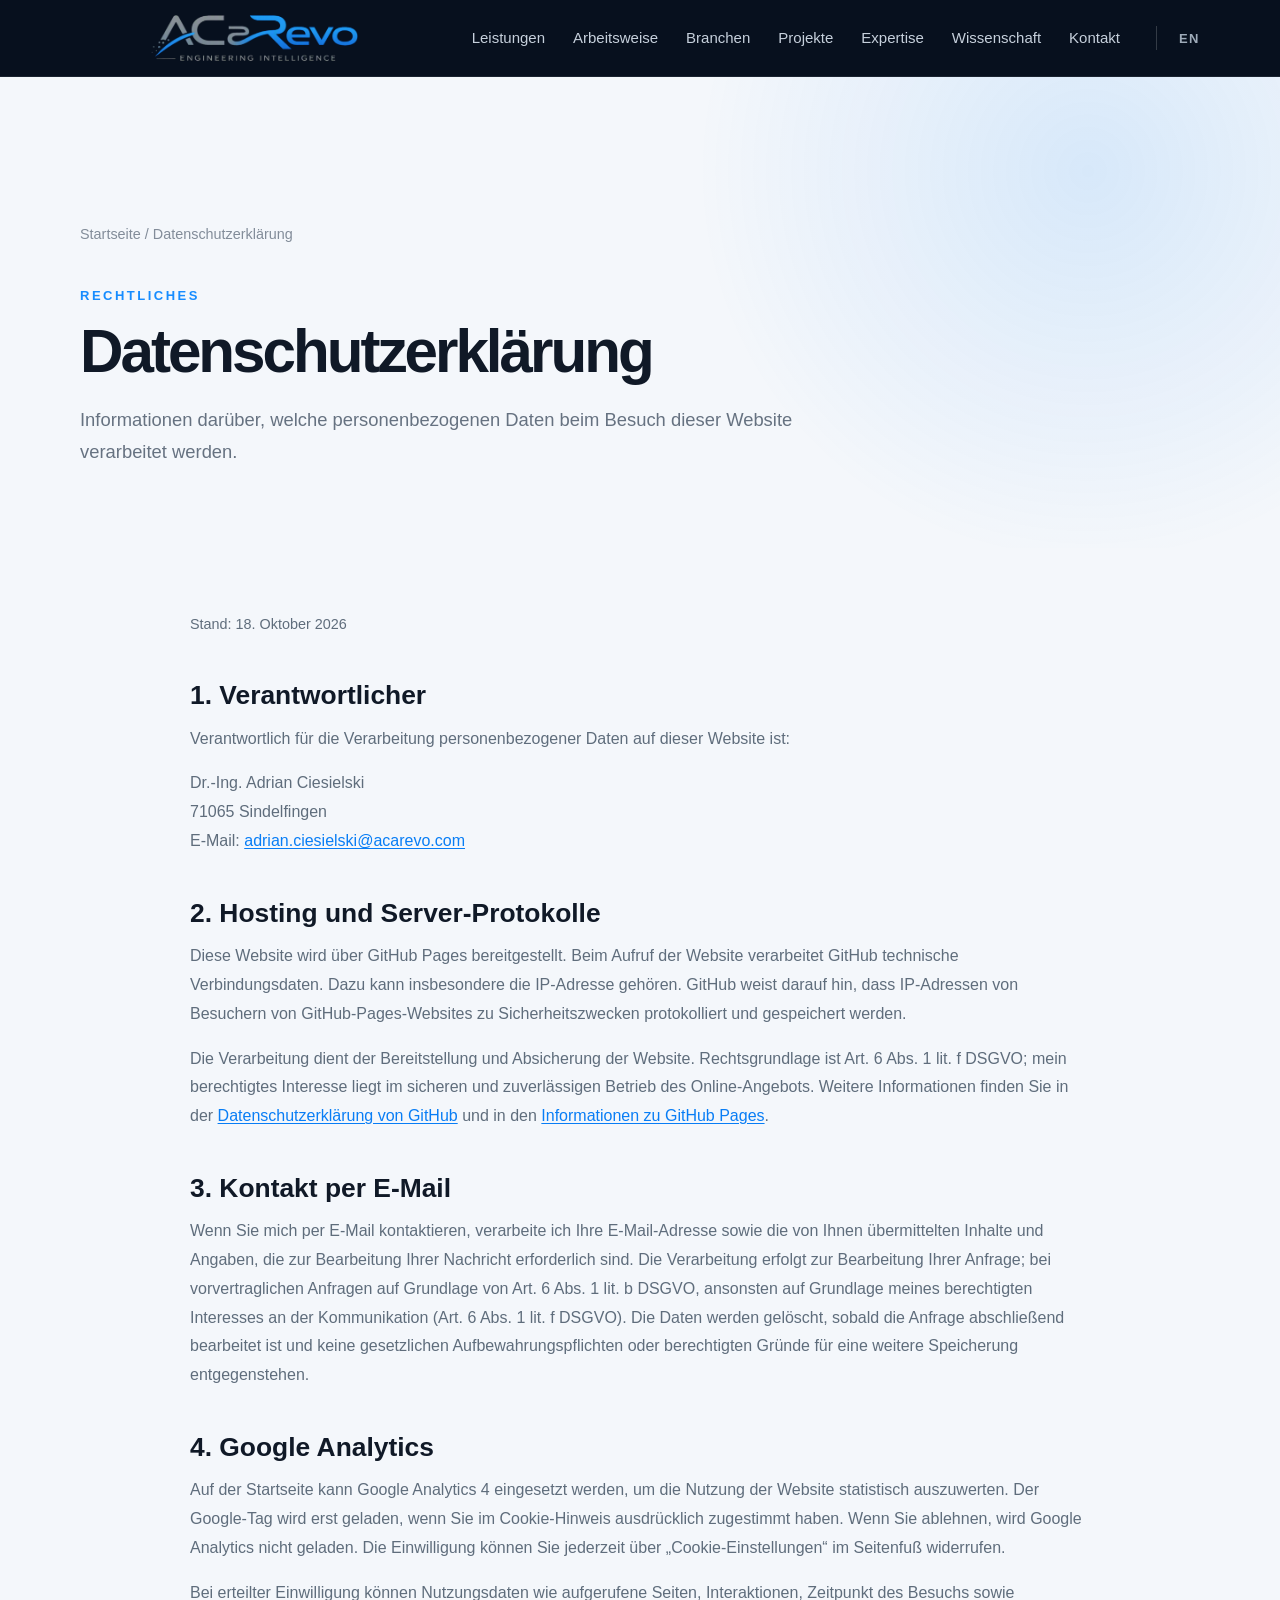
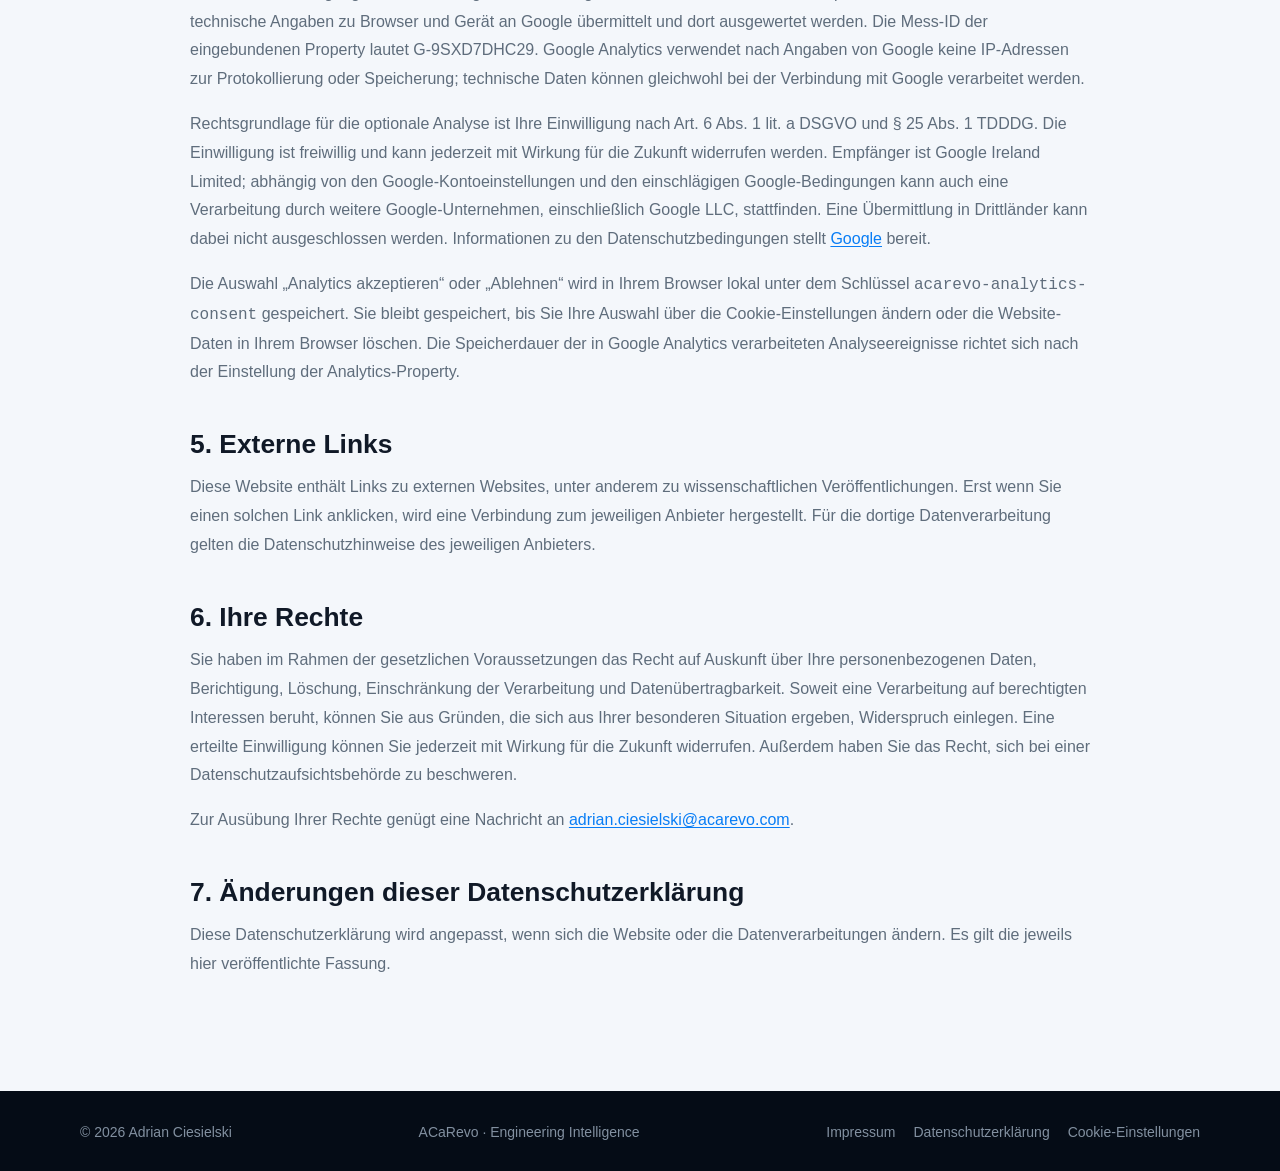
==== datenschutz/index.html @ 34d9122b "Add legal pages and update portfolio projects" ====
<!DOCTYPE html>
<html lang="de">

<head>
  <meta charset="UTF-8">
  <meta name="viewport" content="width=device-width, initial-scale=1.0">
  <meta name="description" content="Datenschutzerklärung von ACaRevo – Informationen zur Verarbeitung personenbezogener Daten.">
  <title>Datenschutzerklärung | ACaRevo</title>
  <link rel="stylesheet" href="../style.css">
  <link rel="icon" type="image/svg+xml" href="../favicon.svg">
</head>

<body class="privacy-page">
  <nav>
    <div class="container nav-inner">
      <a href="../index.html" class="logo"><img src="../logo.PNG" alt="ACaRevo"></a>
      <button class="nav-toggle" type="button" aria-label="Navigationsmenü öffnen" aria-expanded="false" aria-controls="nav-menu">
        <span class="nav-toggle-bar"></span><span class="nav-toggle-bar"></span><span class="nav-toggle-bar"></span>
      </button>
      <div class="nav-links" id="nav-menu">
        <a href="../index.html#services">Leistungen</a>
        <a href="../index.html#approach">Arbeitsweise</a>
        <a href="../index.html#branches">Branchen</a>
        <a href="../index.html#projects">Projekte</a>
        <a href="../index.html#engineering-background">Expertise</a>
        <a href="../index.html#wissenschaft">Wissenschaft</a>
        <a href="../index.html#kontakt">Kontakt</a>
        <a href="../index.html" class="language-switch">EN</a>
      </div>
    </div>
  </nav>

  <main>
    <header class="subpage-hero">
      <div class="container">
        <a href="../index.html" class="breadcrumb">Startseite / Datenschutzerklärung</a>
        <div class="section-label">RECHTLICHES</div>
        <h1>Datenschutzerklärung</h1>
        <p>Informationen darüber, welche personenbezogenen Daten beim Besuch dieser Website verarbeitet werden.</p>
      </div>
    </header>

    <section class="section-light privacy-content">
      <div class="container privacy-container">
        <p class="privacy-updated">Stand: 18. Oktober 2026</p>

        <h2>1. Verantwortlicher</h2>
        <p>Verantwortlich für die Verarbeitung personenbezogener Daten auf dieser Website ist:</p>
        <address>
          Dr.-Ing. Adrian Ciesielski<br>
          71065 Sindelfingen<br>
          E-Mail: <a href="mailto:adrian.ciesielski@acarevo.com">adrian.ciesielski@acarevo.com</a>
        </address>
        <h2>2. Hosting und Server-Protokolle</h2>
        <p>Diese Website wird über GitHub Pages bereitgestellt. Beim Aufruf der Website verarbeitet GitHub technische Verbindungsdaten. Dazu kann insbesondere die IP-Adresse gehören. GitHub weist darauf hin, dass IP-Adressen von Besuchern von GitHub-Pages-Websites zu Sicherheitszwecken protokolliert und gespeichert werden.</p>
        <p>Die Verarbeitung dient der Bereitstellung und Absicherung der Website. Rechtsgrundlage ist Art. 6 Abs. 1 lit. f DSGVO; mein berechtigtes Interesse liegt im sicheren und zuverlässigen Betrieb des Online-Angebots. Weitere Informationen finden Sie in der <a href="https://docs.github.com/en/site-policy/privacy-policies/github-privacy-statement" target="_blank" rel="noopener noreferrer">Datenschutzerklärung von GitHub</a> und in den <a href="https://docs.github.com/en/pages/getting-started-with-github-pages/what-is-github-pages" target="_blank" rel="noopener noreferrer">Informationen zu GitHub Pages</a>.</p>

        <h2>3. Kontakt per E-Mail</h2>
        <p>Wenn Sie mich per E-Mail kontaktieren, verarbeite ich Ihre E-Mail-Adresse sowie die von Ihnen übermittelten Inhalte und Angaben, die zur Bearbeitung Ihrer Nachricht erforderlich sind. Die Verarbeitung erfolgt zur Bearbeitung Ihrer Anfrage; bei vorvertraglichen Anfragen auf Grundlage von Art. 6 Abs. 1 lit. b DSGVO, ansonsten auf Grundlage meines berechtigten Interesses an der Kommunikation (Art. 6 Abs. 1 lit. f DSGVO). Die Daten werden gelöscht, sobald die Anfrage abschließend bearbeitet ist und keine gesetzlichen Aufbewahrungspflichten oder berechtigten Gründe für eine weitere Speicherung entgegenstehen.</p>

        <h2>4. Google Analytics</h2>
        <p>Auf der Startseite kann Google Analytics 4 eingesetzt werden, um die Nutzung der Website statistisch auszuwerten. Der Google-Tag wird erst geladen, wenn Sie im Cookie-Hinweis ausdrücklich zugestimmt haben. Wenn Sie ablehnen, wird Google Analytics nicht geladen. Die Einwilligung können Sie jederzeit über „Cookie-Einstellungen“ im Seitenfuß widerrufen.</p>
        <p>Bei erteilter Einwilligung können Nutzungsdaten wie aufgerufene Seiten, Interaktionen, Zeitpunkt des Besuchs sowie technische Angaben zu Browser und Gerät an Google übermittelt und dort ausgewertet werden. Die Mess-ID der eingebundenen Property lautet G-9SXD7DHC29. Google Analytics verwendet nach Angaben von Google keine IP-Adressen zur Protokollierung oder Speicherung; technische Daten können gleichwohl bei der Verbindung mit Google verarbeitet werden.</p>
        <p>Rechtsgrundlage für die optionale Analyse ist Ihre Einwilligung nach Art. 6 Abs. 1 lit. a DSGVO und § 25 Abs. 1 TDDDG. Die Einwilligung ist freiwillig und kann jederzeit mit Wirkung für die Zukunft widerrufen werden. Empfänger ist Google Ireland Limited; abhängig von den Google-Kontoeinstellungen und den einschlägigen Google-Bedingungen kann auch eine Verarbeitung durch weitere Google-Unternehmen, einschließlich Google LLC, stattfinden. Eine Übermittlung in Drittländer kann dabei nicht ausgeschlossen werden. Informationen zu den Datenschutzbedingungen stellt <a href="https://policies.google.com/privacy?hl=de" target="_blank" rel="noopener noreferrer">Google</a> bereit.</p>
        <p>Die Auswahl „Analytics akzeptieren“ oder „Ablehnen“ wird in Ihrem Browser lokal unter dem Schlüssel <code>acarevo-analytics-consent</code> gespeichert. Sie bleibt gespeichert, bis Sie Ihre Auswahl über die Cookie-Einstellungen ändern oder die Website-Daten in Ihrem Browser löschen. Die Speicherdauer der in Google Analytics verarbeiteten Analyseereignisse richtet sich nach der Einstellung der Analytics-Property.</p>

        <h2>5. Externe Links</h2>
        <p>Diese Website enthält Links zu externen Websites, unter anderem zu wissenschaftlichen Veröffentlichungen. Erst wenn Sie einen solchen Link anklicken, wird eine Verbindung zum jeweiligen Anbieter hergestellt. Für die dortige Datenverarbeitung gelten die Datenschutzhinweise des jeweiligen Anbieters.</p>

        <h2>6. Ihre Rechte</h2>
        <p>Sie haben im Rahmen der gesetzlichen Voraussetzungen das Recht auf Auskunft über Ihre personenbezogenen Daten, Berichtigung, Löschung, Einschränkung der Verarbeitung und Datenübertragbarkeit. Soweit eine Verarbeitung auf berechtigten Interessen beruht, können Sie aus Gründen, die sich aus Ihrer besonderen Situation ergeben, Widerspruch einlegen. Eine erteilte Einwilligung können Sie jederzeit mit Wirkung für die Zukunft widerrufen. Außerdem haben Sie das Recht, sich bei einer Datenschutzaufsichtsbehörde zu beschweren.</p>
        <p>Zur Ausübung Ihrer Rechte genügt eine Nachricht an <a href="mailto:adrian.ciesielski@acarevo.com">adrian.ciesielski@acarevo.com</a>.</p>

        <h2>7. Änderungen dieser Datenschutzerklärung</h2>
        <p>Diese Datenschutzerklärung wird angepasst, wenn sich die Website oder die Datenverarbeitungen ändern. Es gilt die jeweils hier veröffentlichte Fassung.</p>
      </div>
    </section>
  </main>

  <footer>
    <div class="container footer-inner">
      <div>© 2026 Adrian Ciesielski</div>
      <div>ACaRevo · Engineering Intelligence</div>
      <div class="footer-legal">
        <a href="../impressum/index.html">Impressum</a>
        <a href="index.html">Datenschutzerklärung</a>
        <a href="../index.html?cookie-settings=1#cookie-banner">Cookie-Einstellungen</a>
      </div>
    </div>
  </footer>

  <script>
    (function () {
      const nav = document.querySelector("nav");
      const toggle = document.querySelector(".nav-toggle");
      const links = document.querySelectorAll("#nav-menu a");
      toggle.addEventListener("click", () => {
        const isOpen = !nav.classList.contains("is-open");
        nav.classList.toggle("is-open", isOpen);
        toggle.setAttribute("aria-expanded", isOpen ? "true" : "false");
        toggle.setAttribute("aria-label", isOpen ? "Navigationsmenü schließen" : "Navigationsmenü öffnen");
      });
      links.forEach(link => link.addEventListener("click", () => nav.classList.remove("is-open")));
    })();
  </script>
</body>
</html>
---- style.css ----
/* Global / reset */

* {
  box-sizing: border-box;
  margin: 0;
  padding: 0;
}

:root {
  --bg: #08111f;
  --bg-soft: #0b1727;
  --surface: #ffffff;
  --surface-soft: #f4f7fb;
  --text: #101927;
  --text-light: #f4f7fb;
  --muted: #667281;
  --muted-body: #5f6d7c;
  --muted-dark: #aebccc;
  --accent: #168cff;
  --accent-light: #52b7ff;
  --border-light: #dce3eb;
  --border-dark: rgba(255, 255, 255, 0.08);
  --section-space: 105px;
  --section-space-sm: 75px;
}

html {
  scroll-behavior: smooth;
}

body {
  font-family: Arial, Helvetica, sans-serif;
  background: var(--bg);
  color: var(--text-light);
  line-height: 1.6;
  overflow-wrap: break-word;
}

a {
  color: inherit;
  text-decoration: none;
}

img {
  max-width: 100%;
  height: auto;
}

.container {
  width: min(1120px, calc(100% - 40px));
  margin: 0 auto;
}

/* NAVIGATION */

nav {
  position: sticky;
  top: 0;
  z-index: 1000;
  background: rgba(8, 17, 31, 0.92);
  border-bottom: 1px solid rgba(255, 255, 255, 0.08);
  backdrop-filter: blur(12px);
}

.nav-inner {
  min-height: 76px;
  display: flex;
  align-items: center;
  justify-content: space-between;
  gap: 30px;
}

.logo {
  display: flex;
  align-items: center;
}

.logo img {
  height: 72px;
  width: auto;
  display: block;
  transition: transform 0.2s ease;
}

.logo:hover img {
  transform: scale(1.03);
}

.nav-links {
  display: flex;
  gap: 28px;
  font-size: 15px;
  color: #c6d0dc;
}

.nav-links a {
  transition: color 0.2s ease;
}

.nav-links a:hover {
  color: #ffffff;
}

.nav-toggle {
  display: none;
  flex-direction: column;
  justify-content: center;
  gap: 5px;
  width: 44px;
  height: 44px;
  padding: 0;
  border: none;
  background: transparent;
  cursor: pointer;
}

.nav-toggle-bar {
  display: block;
  width: 24px;
  height: 2px;
  background: #c6d0dc;
  border-radius: 1px;
}

.nav-toggle:hover .nav-toggle-bar,
.nav-toggle[aria-expanded="true"] .nav-toggle-bar {
  background: #ffffff;
}

/* HERO */

.hero {
  position: relative;
  display: flex;
  align-items: center;
  min-height: calc(100vh - 76px);
  overflow: hidden;
  background: #08111f;
}

.hero::before {
  content: "";
  position: absolute;
  top: 0;
  right: 0;
  width: 55%;
  height: 100%;
  background:
    radial-gradient(
      circle at 75% 45%,
      rgba(22, 140, 255, 0.07),
      transparent 55%
    );
  pointer-events: none;
}

.hero::after {
  content: "";
  position: absolute;
  top: 18%;
  right: 10%;
  width: 420px;
  height: 420px;
  border-radius: 50%;
  background: rgba(22, 140, 255, 0.06);
  filter: blur(120px);
  pointer-events: none;
}

/* Homepage hero */

.hero:not(.hero-compact) .hero-content {
  position: relative;
  z-index: 1;
  max-width: 920px;
  padding: 80px 0 90px;
}

/* Compact hero on subpages */

.hero.hero-compact {
  min-height: 0;
  height: auto;
  padding: 75px 0;
  align-items: center;
}

.hero.hero-compact .container {
  height: auto;
}

.hero.hero-compact .hero-content {
  max-width: 850px;
}

.hero.hero-compact h1 {
  margin-bottom: 24px;
}

/* Homepage hero typography */

.hero:not(.hero-compact) h1 {
  max-width: 1000px;
  margin: 0;
  color: #ffffff;
  font-size: clamp(3.5rem, 5.5vw, 5.4rem);
  line-height: 0.98;
  letter-spacing: -0.045em;
  font-weight: 700;
}

.hero:not(.hero-compact) h1 span {
  display: block;
  margin-top: 12px;
  color: #ffffff;
  font-size: 0.62em;
  line-height: 1.05;
  letter-spacing: -0.025em;
  font-weight: 600;
}

/* Hero intro */

.hero-intro {
  max-width: 650px;
  margin-top: 38px;
  margin-bottom: 1.5rem;
  color: #b8c5d6;
  font-size: 1.18rem;
  line-height: 1.7;
}

/* Hero capabilities */

.hero-capabilities {
  display: flex;
  flex-wrap: wrap;
  max-width: 850px;
  margin-top: 30px;
  color: #8f9daf;
  font-size: 0.95rem;
  line-height: 1.6;
}

.hero-capabilities span {
  display: inline-flex;
  align-items: center;
}

.hero-capabilities span:not(:last-child)::after {
  content: "·";
  margin: 0 15px;
  color: #168cff;
}

/* Hero button */

.hero:not(.hero-compact) .hero-buttons {
  display: flex;
  margin-top: 40px;
}

/* HERO PROFILE */

.hero-profile {
  position: relative;
  overflow: hidden;
  border: 1px solid rgba(255, 255, 255, 0.1);
  border-radius: 18px;
  background: rgba(255, 255, 255, 0.035);
  box-shadow: 0 35px 80px rgba(0, 0, 0, 0.28);
  backdrop-filter: blur(12px);
}

.hero-profile::before {
  content: "";
  position: absolute;
  inset: 0;
  opacity: 0.16;
  background-image:
    linear-gradient(
      rgba(255, 255, 255, 0.06) 1px,
      transparent 1px
    ),
    linear-gradient(
      90deg,
      rgba(255, 255, 255, 0.06) 1px,
      transparent 1px
    );
  background-size: 42px 42px;
  pointer-events: none;
}

.hero-profile-header,
.hero-profile-footer {
  position: relative;
  z-index: 1;
  display: flex;
  align-items: center;
  justify-content: space-between;
  gap: 20px;
  padding: 18px 22px;
  color: #8190a2;
  font-size: 11px;
  font-weight: 700;
  text-transform: uppercase;
  letter-spacing: 1.6px;
}

.hero-profile-header {
  border-bottom: 1px solid rgba(255, 255, 255, 0.08);
}

.hero-profile-footer {
  border-top: 1px solid rgba(255, 255, 255, 0.08);
}

.hero-status {
  display: inline-flex;
  align-items: center;
  gap: 8px;
  color: #9dabbc;
}

.hero-status::before {
  content: "";
  width: 7px;
  height: 7px;
  border-radius: 50%;
  background: #23c89a;
  box-shadow: 0 0 0 5px rgba(35, 200, 154, 0.1);
}

.hero-profile-main {
  position: relative;
  z-index: 1;
  padding: 34px 28px 30px;
}

.hero-profile-label {
  display: block;
  margin-bottom: 14px;
  color: var(--accent-light);
  font-size: 11px;
  font-weight: 700;
  text-transform: uppercase;
  letter-spacing: 2px;
}

.hero-profile-main strong {
  display: block;
  max-width: 360px;
  color: #ffffff;
  font-size: 28px;
  line-height: 1.25;
  letter-spacing: -0.7px;
}

.hero-profile-grid {
  position: relative;
  z-index: 1;
  display: grid;
  grid-template-columns: repeat(2, 1fr);
  border-top: 1px solid rgba(255, 255, 255, 0.08);
}

.hero-profile-item {
  min-height: 140px;
  padding: 24px;
  border-right: 1px solid rgba(255, 255, 255, 0.08);
  border-bottom: 1px solid rgba(255, 255, 255, 0.08);
}

.hero-profile-item:nth-child(2n) {
  border-right: none;
}

.hero-profile-item:nth-last-child(-n + 2) {
  border-bottom: none;
}

.hero-profile-item span {
  color: var(--accent-light);
  font-size: 11px;
  font-weight: 700;
  letter-spacing: 2px;
}

.hero-profile-item p {
  margin-top: 26px;
  color: #d6dee8;
  font-size: 14px;
  line-height: 1.45;
}

/* BUTTONS */

.button {
  display: inline-flex;
  align-items: center;
  justify-content: center;
  min-height: 52px;
  padding: 0 25px;
  border-radius: 7px;
  font-weight: 700;
  transition:
    transform 0.2s ease,
    background 0.2s ease,
    border-color 0.2s ease,
    color 0.2s ease;
}

.button-primary {
  background: var(--accent);
  color: white;
}

.button-primary:hover {
  background: #37a0ff;
  transform: translateY(-2px);
}

.button-secondary {
  border: 1px solid rgba(255, 255, 255, 0.25);
  color: white;
}

.button-secondary:hover {
  border-color: var(--accent-light);
  color: var(--accent-light);
}

/* SECTIONS */

main > section {
  padding: var(--section-space) 0;
}

.section-light {
  background: var(--surface-soft);
  color: var(--text);
}

.section-dark {
  background: var(--bg-soft);
  color: var(--text-light);
}

.section-label {
  color: var(--accent);
  text-transform: uppercase;
  letter-spacing: 2.5px;
  font-size: 13px;
  font-weight: 700;
  margin-bottom: 14px;
}

.section-title {
  max-width: 760px;
  margin: 0;
  font-size: clamp(34px, 5vw, 52px);
  line-height: 1.12;
  letter-spacing: -1.5px;
}

.section-dark .section-title {
  color: #ffffff;
}

.section-intro {
  max-width: 720px;
  margin-top: 20px;
  font-size: 18px;
  line-height: 1.75;
  color: var(--muted);
}

.section-dark .section-intro {
  color: var(--muted-dark);
}

.prose {
  max-width: 760px;
}

.prose p + p,
.section-intro + .section-intro {
  margin-top: 1.25rem;
}

.split-layout {
  display: grid;
  align-items: start;
  gap: clamp(2.75rem, 6vw, 5rem);
  min-width: 0;
}

.section-note {
  margin: 45px 0 0;
  padding-top: 25px;
  border-top: 1px solid var(--border-dark);
  color: var(--muted-dark);
  font-size: 14px;
  line-height: 1.7;
}

/* CARDS */

.cards {
  display: grid;
  grid-template-columns: repeat(3, 1fr);
  gap: 22px;
  margin-top: 50px;
}

.card {
  min-height: 290px;
  padding: 34px;
  border-radius: 14px;
  background: #ffffff;
  color: var(--text);
  border: 1px solid var(--border-light);
  transition:
    transform 0.25s ease,
    box-shadow 0.25s ease,
    border-color 0.25s ease;
}

.card:hover {
  transform: translateY(-7px);
  border-color: rgba(22, 140, 255, 0.35);
  box-shadow: 0 22px 60px rgba(15, 35, 60, 0.14);
}

.card-number {
  display: inline-block;
  font-size: 13px;
  font-weight: 700;
  color: var(--accent);
  letter-spacing: 3px;
}

.card-number::after {
  content: "";
  display: block;
  width: 32px;
  height: 2px;
  margin-top: 12px;
  background: var(--accent);
  border-radius: 2px;
}

.card h3 {
  margin-top: 30px;
  margin-bottom: 16px;
  color: var(--text);
  font-size: 25px;
  line-height: 1.25;
  letter-spacing: -0.5px;
  font-weight: 700;
}

.card p {
  color: #5f6d7c;
  font-size: 16px;
  line-height: 1.65;
}

/* INDUSTRIES */

.industries-layout {
  display: grid;
  grid-template-columns: minmax(300px, 0.85fr) minmax(0, 1.15fr);
  align-items: start;
  gap: clamp(2.75rem, 6vw, 5rem);
  min-width: 0;
}

.industries-intro,
.industries-content {
  min-width: 0;
}

.industries-intro .section-intro {
  max-width: 520px;
  margin-top: 0;
}

.industries-content .section-title {
  max-width: 700px;
  margin-bottom: 38px;
}

.industries-grid {
  display: grid;
  grid-template-columns: repeat(2, minmax(0, 1fr));
  gap: 34px 45px;
}

.industry-item {
  min-width: 0;
}

.industry-item h3 {
  margin: 0 0 8px;
  color: #ffffff;
  font-size: 19px;
  line-height: 1.35;
  font-weight: 700;
}

.industry-item p {
  margin: 0;
  color: var(--muted-dark);
  font-size: 15px;
  line-height: 1.65;
}

/* INDUSTRIES — RESPONSIVE LAYOUT */
/*
   The two-column intro/content layout becomes too tight on tablet-sized
   viewports. Stack the intro above the industry grid while keeping the
   six industry items in two columns. On small phones the grid becomes one
   column (see the mobile rule below).
*/
@media (max-width: 1200px) {
  .industries-layout {
    grid-template-columns: 1fr;
    gap: 3.5rem;
  }

  .industries-intro .section-intro {
    max-width: 760px;
  }

  .industries-content .section-title {
    max-width: 900px;
  }

  .industries-grid {
    grid-template-columns: repeat(2, minmax(0, 1fr));
    gap: 34px 45px;
  }
}

/* PROJECTS */

.projects {
  display: grid;
  grid-template-columns: repeat(2, minmax(0, 1fr));
  gap: 24px;
  margin-top: 50px;
}

.project-item {
  display: flex;
  flex-direction: column;
  justify-content: space-between;
  min-height: 300px;
  padding: 32px;
  border-radius: 14px;
  background: #ffffff;
  color: var(--text);
  border: 1px solid var(--border-light);
  transition:
    transform 0.25s ease,
    border-color 0.25s ease,
    box-shadow 0.25s ease;
}

.project-item:hover {
  transform: translateY(-7px);
  border-color: rgba(22, 140, 255, 0.35);
  box-shadow: 0 22px 60px rgba(15, 35, 60, 0.14);
}

.project-meta {
  display: block;
  margin-bottom: 18px;
  color: #667281;
  text-transform: uppercase;
  letter-spacing: 1.5px;
  font-size: 12px;
  font-weight: 700;
  line-height: 1.5;
}

.project-item h3 {
  margin: 0 0 16px;
  font-size: 26px;
  line-height: 1.25;
  letter-spacing: -0.3px;
  color: var(--text);
}

.project-item p {
  margin: 0;
  color: #5f6d7c;
  font-size: 16px;
  line-height: 1.7;
}

.project-item > a {
  display: inline-block;
  margin-top: 28px;
  color: var(--accent);
  text-decoration: none;
  font-size: 14px;
  font-weight: 600;
  transition:
    opacity 0.2s ease,
    transform 0.2s ease;
}

.project-item > a:hover {
  opacity: 0.82;
  transform: translateX(3px);
}

.project-item .project-meta:last-child {
  margin-top: 22px;
  margin-bottom: 0;
  color: var(--accent);
}

@media (max-width: 800px) {
  .projects {
    grid-template-columns: 1fr;
  }

  .project-item {
    min-height: auto;
  }
}

/* LINKS */

.industry-link {
  display: block;
  color: inherit;
  text-decoration: none;
}

.project-link {
  display: inline-block;
  margin-top: 18px;
  color: var(--accent);
  text-decoration: none;
  font-weight: 600;
  transition:
    opacity 0.2s ease,
    transform 0.2s ease;
}

.section-dark .project-link {
  color: var(--accent-light);
}

.project-link:hover {
  opacity: 0.82;
  transform: translateX(3px);
}

/* CONTACT */

.contact-box {
  padding: 72px;
  border-radius: 18px;
  background:
    radial-gradient(
      circle at 80% 20%,
      rgba(51, 167, 255, 0.18),
      transparent 35%
    ),
    var(--bg-soft);
  border: 1px solid rgba(255, 255, 255, 0.1);
  text-align: center;
  color: #ffffff;
}

.contact-box .section-title {
  max-width: 820px;
  margin: 0 auto 24px;
  color: #ffffff;
}

.contact-box .prose {
  max-width: 760px;
  margin: 50px auto 0;
}

.contact-box p {
  margin: 0;
  font-size: 18px;
  line-height: 1.7;
  color: #b8c5d4;
}

.contact-box .button {
  margin-top: 40px;
}

.contact-box .contact-highlight {
  margin-top: 14px;
}

.contact-box .button {
  margin-top: 50px;
}

/* FOOTER */

footer {
  padding: 30px 0;
  background: #050c16;
  color: #8290a0;
  font-size: 14px;
}

.footer-inner {
  display: flex;
  justify-content: space-between;
  gap: 20px;
  flex-wrap: wrap;
}

.footer-legal {
  display: flex;
  flex-wrap: wrap;
  gap: 18px;
}

.footer-legal a {
  color: inherit;
  text-decoration: none;
}

.footer-legal a:hover {
  color: var(--text-light);
}

.privacy-content {
  padding: 4rem 0 6rem;
}

.privacy-container {
  max-width: 900px;
}

.privacy-container h2 {
  margin: 2.5rem 0 0.75rem;
  font-size: clamp(1.25rem, 2.3vw, 1.65rem);
  line-height: 1.3;
}

.privacy-container p,
.privacy-container address {
  margin: 0 0 1rem;
  color: var(--muted-body);
  font-size: 1rem;
  line-height: 1.8;
}

.privacy-container address {
  font-style: normal;
}

.privacy-container a {
  color: #087df5;
  text-decoration: underline;
  text-underline-offset: 0.15em;
}

.privacy-container .privacy-updated {
  font-size: 0.9rem;
}

@media (min-width: 601px) {
  body.privacy-page .subpage-hero h1 {
    font-size: clamp(2.8rem, 4.7vw, 4.6rem);
    white-space: nowrap;
  }
}

@media (max-width: 600px) {
  body.privacy-page .subpage-hero h1 {
    font-size: clamp(2rem, 8vw, 2.8rem);
  }
}

@media (min-width: 601px) {
  body.impressum-page .subpage-hero h1 {
    font-size: clamp(2.8rem, 4.7vw, 4.6rem);
  }
}

@media (max-width: 600px) {
  body.impressum-page .subpage-hero h1 {
    font-size: clamp(2rem, 8vw, 2.8rem);
  }
}

/* TABLET */

@media (max-width: 900px) {
  .cards {
    grid-template-columns: repeat(2, 1fr);
  }

  .projects,
  .about-grid,
  .split-layout,
  .about-layout {
    grid-template-columns: 1fr;
  }

  .industries-grid {
    gap: 30px 36px;
  }

  .about-image {
    position: static;
    max-width: 480px;
  }

  .about-stats {
    margin-top: 10px;
  }

  .nav-inner {
    position: relative;
  }

  .nav-toggle {
    display: flex;
  }

  .nav-links {
    display: none;
    position: absolute;
    top: 100%;
    left: 0;
    right: 0;
    width: auto;
    transform: none;
    flex-direction: column;
    gap: 0;
    padding: 8px 20px 20px;
    background: rgba(8, 17, 31, 0.98);
    border-bottom: 1px solid rgba(255, 255, 255, 0.08);
  }

  .nav-links a {
    padding: 14px 0;
    border-bottom: 1px solid rgba(255, 255, 255, 0.06);
  }

  .nav-links a:last-child {
    border-bottom: none;
  }

  nav.is-open .nav-links {
    display: flex;
  }

  .hero-layout {
    grid-template-columns: 1fr;
    gap: 55px;
    padding-top: 85px;
    padding-bottom: 90px;
  }

  .hero-content {
    max-width: 760px;
  }

  .hero-profile {
    max-width: 680px;
  }

  h1 {
    font-size: clamp(58px, 11vw, 86px);
  }

  .hero.hero-compact {
    padding: 65px 0;
  }
}

/* MOBILE */

@media (max-width: 650px) {
  .industries-grid {
    grid-template-columns: 1fr;
    gap: 28px;
  }
}

@media (max-width: 600px) {
  .container {
    width: min(100% - 28px, 1120px);
  }

  .logo img {
    height: 58px;
  }

  .hero:not(.hero-compact) {
    min-height: auto;
  }

  .hero.hero-compact {
    min-height: 0;
    padding: 55px 0;
  }

  .hero-layout {
    gap: 45px;
    padding-top: 65px;
    padding-bottom: 70px;
  }

  h1 {
    font-size: clamp(54px, 18vw, 74px);
    line-height: 0.92;
    letter-spacing: -3px;
  }

  .hero.hero-compact h1 {
    font-size: clamp(48px, 15vw, 68px);
  }

  .hero-role {
    margin-top: 24px;
    font-size: 17px;
  }

  .hero-text {
    margin-top: 15px;
    font-size: 16px;
    line-height: 1.7;
  }

  .hero-buttons {
    flex-direction: column;
    margin-top: 30px;
  }

  .button {
    width: 100%;
  }

  .hero-profile-main {
    padding: 28px 22px 25px;
  }

  .hero-profile-main strong {
    font-size: 24px;
  }

  .hero-profile-grid {
    grid-template-columns: 1fr;
  }

  .hero-profile-item {
    min-height: auto;
    padding: 20px 22px;
    border-right: none;
    border-bottom: 1px solid rgba(255, 255, 255, 0.08);
  }

  .hero-profile-item:nth-last-child(-n + 2) {
    border-bottom: 1px solid rgba(255, 255, 255, 0.08);
  }

  .hero-profile-item:last-child {
    border-bottom: none;
  }

  .hero-profile-item p {
    margin-top: 10px;
  }

  .hero-profile-footer {
    align-items: flex-start;
    flex-direction: column;
    gap: 8px;
  }

  .cards,
  .about-stats,
  .industries-grid {
    grid-template-columns: 1fr;
  }

  .card,
  .project {
    min-height: auto;
  }

  main > section {
    padding: var(--section-space-sm) 0;
  }

  .hero.hero-compact {
    padding: 55px 0;
  }

  .contact-box {
    padding: 40px 22px;
  }
}

/* ABOUT LINKS */
.about-links {
  display: grid;
  grid-template-columns: repeat(2, minmax(0, 1fr));
  gap: 1.5rem;
  margin-top: 4rem;
}

.about-link-card {
  display: grid;
  grid-template-columns: auto minmax(0, 1fr);
  gap: 1.4rem;
  padding: 2rem;
  border: 1px solid rgba(20, 30, 45, 0.14);
  background: #ffffff;
  color: inherit;
  text-decoration: none;
  transition:
    transform 0.2s ease,
    border-color 0.2s ease,
    box-shadow 0.2s ease;
}

.about-link-card:hover {
  transform: translateY(-3px);
  border-color: rgba(0, 120, 255, 0.4);
  box-shadow: 0 12px 30px rgba(20, 30, 45, 0.08);
}

.about-card-icon {
  display: flex;
  align-items: center;
  justify-content: center;
  width: 58px;
  height: 58px;
  border-radius: 50%;
  background: rgba(0, 120, 255, 0.09);
  font-size: 1.5rem;
}

.about-link-label {
  margin-bottom: 0.7rem;
  color: #087df5;
  font-size: 0.75rem;
  font-weight: 700;
  letter-spacing: 0.14em;
  text-transform: uppercase;
}

.about-link-card h3 {
  margin: 0 0 0.8rem;
  font-size: 1.55rem;
}

.about-link-card p {
  margin: 0 0 1.25rem;
  line-height: 1.65;
}

.about-link-card .project-link {
  display: inline-block;
  font-weight: 700;
}

@media (max-width: 700px) {
  .about-links {
    grid-template-columns: 1fr;
  }

  .about-link-card {
    grid-template-columns: 1fr;
  }
}

.subpage-hero {
  padding: 9rem 0 5rem;
  background:
    radial-gradient(
      circle at 85% 20%,
      rgba(8, 125, 245, 0.12),
      transparent 34%
    ),
    #f4f7fb;
  color: var(--text);
}

.subpage-hero h1 {
  max-width: 900px;
  margin: 1rem 0 1.5rem;
  color: var(--text);
  font-size: clamp(3.4rem, 7vw, 6.5rem);
  line-height: 0.95;
  letter-spacing: -0.05em;
}

.subpage-hero p {
  max-width: 760px;
  margin: 0;
  color: var(--muted);
  font-size: 1.15rem;
  line-height: 1.75;
}

.subpage-hero .section-label {
  color: var(--accent);
}

.subpage-hero .breadcrumb {
  color: var(--muted);
  opacity: 0.8;
}

.subpage-hero .breadcrumb:hover {
  opacity: 1;
}

.breadcrumb {
  display: inline-block;
  margin-bottom: 2.5rem;
  color: inherit;
  font-size: 0.9rem;
  text-decoration: none;
  opacity: 0.65;
}

.breadcrumb:hover {
  opacity: 1;
}

.education-page .subpage-hero {
  padding-bottom: 2.5rem;
}

.education-page .subpage-hero h1 {
  font-size: clamp(2.8rem, 4.5vw, 4.5rem);
  line-height: 1.08;
}

.education-page .education-overview {
  padding-top: 3rem;
}

/* Keep long-form subpages compact without changing the homepage rhythm. */
body.education-page .subpage-hero {
  padding-top: 7rem;
  padding-bottom: 2.5rem;
}

body.education-page main > section {
  padding-block: 64px;
}

body.education-page main > .education-overview {
  padding-top: 3rem;
  padding-bottom: 3rem;
}

body.experience-page .experience-hero {
  padding-top: 7rem;
  padding-bottom: 2rem;
}

body.experience-page .experience-hero + .section-light {
  padding-top: 2rem;
}

body.experience-page main > section {
  padding-block: 64px;
}

.education-timeline {
  max-width: 940px;
  margin-top: 1.4rem;
  border-top: 1px solid rgba(20, 30, 45, 0.14);
}

.education-entry {
  display: grid;
  grid-template-columns: 150px minmax(0, 1fr);
  gap: 2rem;
  padding: 1.6rem 0;
  border-bottom: 1px solid rgba(20, 30, 45, 0.14);
}

.education-years {
  margin-top: 0.25rem;
  color: #087df5;
  font-size: 0.88rem;
  font-weight: 700;
  letter-spacing: 0.04em;
}

.education-entry h3 {
  margin: 0 0 0.35rem;
  color: #111827;
  font-size: 1.2rem;
  line-height: 1.35;
}

.education-university {
  margin: 0 0 1rem;
  font-weight: 700;
}

.education-entry p {
  margin: 0;
  line-height: 1.65;
}

.back-link {
  color: inherit;
  font-weight: 700;
  text-decoration: none;
}

.back-link:hover {
  color: #087df5;
}

.publication-list {
  max-width: 940px;
  margin-top: 2rem;
  border-top: 1px solid rgba(255, 255, 255, 0.16);
}

.publication-item {
  display: grid;
  grid-template-columns: 72px minmax(0, 1fr);
  gap: 1.4rem;
  padding: 1.35rem 0;
  border-bottom: 1px solid rgba(255, 255, 255, 0.16);
}

.publication-year {
  color: #087df5;
  font-size: 0.85rem;
  font-weight: 700;
  letter-spacing: 0.06em;
}

.publication-item h3 {
  margin: 0 0 0.4rem;
  color: #ffffff;
  font-size: 1.05rem;
  line-height: 1.45;
  overflow-wrap: anywhere;
}

.publication-item p {
  margin: 0 0 0.5rem;
  color: #b8c5d4;
  font-size: 0.9rem;
}

.publication-item a {
  color: #63b3ff;
  font-size: 0.85rem;
  font-weight: 600;
  overflow-wrap: anywhere;
  text-decoration: none;
}

.publication-item a:hover {
  color: #ffffff;
  text-decoration: underline;
}

@media (max-width: 700px) {
  .education-entry {
    grid-template-columns: 1fr;
    gap: 0.45rem;
    padding: 1.25rem 0;
  }

  .publication-item {
    grid-template-columns: 1fr;
    gap: 0.35rem;
    padding: 1.2rem 0;
  }
}

@media (max-width: 600px) {
  body.education-page .subpage-hero {
    padding-top: 5.5rem;
  }

  body.education-page main > section,
  body.experience-page main > section {
    padding-block: 48px;
  }

  body.education-page main > .education-overview {
    padding-top: 2.5rem;
    padding-bottom: 2.5rem;
  }

  body.experience-page .experience-hero {
    padding-top: 5.5rem;
  }

  body.experience-page .experience-hero + .section-light {
    padding-top: 1.5rem;
  }

  .subpage-hero {
    padding-top: 7rem;
  }
}

/* =========================================================
   PhD research page
   ========================================================= */

.research-hero {
    padding: 9rem 0 5.5rem;
    background:
      radial-gradient(
        circle at 85% 20%,
        rgba(8, 125, 245, 0.11),
        transparent 34%
      ),
      #f4f7fb;
  }

  .research-hero-grid {
    display: grid;
    grid-template-columns: minmax(0, 1.65fr) minmax(280px, 0.65fr);
    align-items: start;
    gap: clamp(3rem, 7vw, 7rem);
  }

  .research-hero h1 {
    max-width: 980px;
    margin: 1rem 0 1.5rem;
    font-size: clamp(2.8rem, 5.4vw, 5.6rem);
    line-height: 1;
    letter-spacing: -0.05em;
  }

  .research-hero-intro {
    max-width: 760px;
    margin: 0;
    font-size: 1.18rem;
    line-height: 1.75;
  }

  .research-meta {
    display: grid;
    grid-template-columns: repeat(3, minmax(0, 1fr));
    gap: 1.5rem;
    margin-top: 3rem;
    padding-top: 2rem;
    border-top: 1px solid rgba(20, 30, 45, 0.14);
  }

  .research-meta span {
    display: block;
    margin-bottom: 0.45rem;
    color: #087df5;
    font-size: 0.72rem;
    font-weight: 700;
    letter-spacing: 0.12em;
    text-transform: uppercase;
  }

  .research-meta strong {
    display: block;
    line-height: 1.45;
  }

  .research-summary-card {
    padding: 2rem;
    border: 1px solid rgba(20, 30, 45, 0.14);
    background: #ffffff;
    box-shadow: 0 18px 45px rgba(20, 30, 45, 0.06);
  }

  .research-summary-label {
    margin-bottom: 1.3rem;
    color: #087df5;
    font-size: 0.75rem;
    font-weight: 700;
    letter-spacing: 0.14em;
    text-transform: uppercase;
  }

  .research-summary-card ul {
    margin: 0;
    padding: 0;
    list-style: none;
  }

  .research-summary-card li {
    position: relative;
    padding: 0.9rem 0 0.9rem 1.4rem;
    border-bottom: 1px solid rgba(20, 30, 45, 0.1);
    line-height: 1.5;
  }

  .research-summary-card li:last-child {
    border-bottom: 0;
  }

  .research-summary-card li::before {
    content: "";
    position: absolute;
    top: 1.45rem;
    left: 0;
    width: 6px;
    height: 6px;
    border-radius: 50%;
    background: #087df5;
  }

  .research-narrow {
    max-width: 980px;
  }

  .research-lead {
    margin-top: 0;
    font-size: 1.25rem;
    line-height: 1.75;
  }

  .research-narrow > p:not(.research-lead) {
    font-size: 1.05rem;
    line-height: 1.75;
  }

  .research-objectives {
    display: grid;
    grid-template-columns: repeat(4, minmax(0, 1fr));
    gap: 1.25rem;
    margin-top: 3rem;
  }

  .research-objective {
    min-height: 100%;
    padding: 1.8rem;
    border: 1px solid rgba(255, 255, 255, 0.17);
  }

  .research-objective > span {
    display: block;
    margin-bottom: 2rem;
    color: #62aef9;
    font-size: 0.8rem;
    font-weight: 700;
    letter-spacing: 0.12em;
  }

  .research-objective h3 {
    margin: 0 0 1rem;
    font-size: 1.25rem;
    line-height: 1.3;
  }

  .research-objective p {
    margin: 0;
    line-height: 1.65;
    opacity: 0.82;
  }

  .research-workflow {
    display: grid;
    grid-template-columns:
      minmax(140px, 1fr)
      auto
      minmax(140px, 1fr)
      auto
      minmax(140px, 1fr)
      auto
      minmax(140px, 1fr)
      auto
      minmax(140px, 1fr);
    align-items: stretch;
    gap: 0.8rem;
    margin-top: 3rem;
  }

  .workflow-step {
    min-height: 150px;
    padding: 1.4rem;
    border: 1px solid rgba(20, 30, 45, 0.14);
    background: #ffffff;
  }

  .workflow-step span {
    display: block;
    margin-bottom: 2.2rem;
    color: #087df5;
    font-size: 0.76rem;
    font-weight: 700;
  }

  .workflow-step strong {
    display: block;
    line-height: 1.45;
  }

  .workflow-arrow {
    display: flex;
    align-items: center;
    justify-content: center;
    color: #087df5;
    font-size: 1.4rem;
  }

  .research-two-column {
    display: grid;
    grid-template-columns: repeat(2, minmax(0, 1fr));
    gap: clamp(3rem, 8vw, 8rem);
  }

  .research-tags {
    display: flex;
    flex-wrap: wrap;
    gap: 0.65rem;
  }

  .research-tags span {
    padding: 0.55rem 0.8rem;
    border: 1px solid rgba(255, 255, 255, 0.18);
    border-radius: 999px;
    font-size: 0.82rem;
  }

  .research-results {
    margin: 0;
    padding: 0;
    list-style: none;
  }

  .research-results li {
    position: relative;
    padding: 1rem 0 1rem 1.7rem;
    border-bottom: 1px solid rgba(255, 255, 255, 0.13);
    line-height: 1.6;
  }

  .research-results li::before {
    content: "✓";
    position: absolute;
    left: 0;
    color: #62aef9;
    font-weight: 700;
  }

  .research-output {
    display: grid;
    grid-template-columns: minmax(0, 1.5fr) auto;
    align-items: center;
    gap: 3rem;
  }

  .research-output p {
    max-width: 760px;
    margin-bottom: 0;
    line-height: 1.75;
  }

  .research-output-action {
    display: flex;
    justify-content: flex-end;
  }

  .research-page-navigation {
    display: flex;
    align-items: center;
    justify-content: space-between;
    gap: 2rem;
  }

  .next-link {
    color: #087df5;
    font-weight: 700;
    text-decoration: none;
  }

  .next-link:hover,
  .back-link:hover {
    text-decoration: underline;
  }

  @media (max-width: 1100px) {
    .research-objectives {
      grid-template-columns: repeat(2, minmax(0, 1fr));
    }

    .research-workflow {
      grid-template-columns: 1fr;
    }

    .workflow-arrow {
      transform: rotate(90deg);
      min-height: 30px;
    }
  }

  @media (max-width: 850px) {
    .research-hero-grid,
    .research-two-column,
    .research-output {
      grid-template-columns: 1fr;
    }

    .research-meta {
      grid-template-columns: 1fr;
    }

    .research-output-action {
      justify-content: flex-start;
    }
  }

  @media (max-width: 650px) {
    .research-objectives {
      grid-template-columns: 1fr;
    }

    .research-page-navigation {
      align-items: flex-start;
      flex-direction: column;
    }

    .research-hero {
      padding-top: 7rem;
    }
  }

/* =========================================================
   RESEARCH PAGE — DARK SECTION CONTRAST
   Scoped so the homepage dark sections keep their own styling.
   ========================================================= */

.research-page .section-dark {
  background: #162238;
  color: #f5f7fb;
}

.research-page .section-dark .section-label {
  color: #67b4ff;
  opacity: 1;
}

.research-page .section-dark .section-title {
  color: #ffffff;
}

.research-page .section-dark p {
  color: #d6deea;
  opacity: 1;
}

.research-page .research-objective {
  background: #1c2c46;
  border-color: rgba(255, 255, 255, 0.16);
}

.research-page .research-objective > span {
  color: #67b4ff;
}

.research-page .research-objective h3 {
  color: #ffffff;
}

.research-page .research-objective p {
  color: #d6deea;
  opacity: 1;
}

.research-page .research-tags span {
  background: #1c2c46;
  border-color: rgba(255, 255, 255, 0.18);
  color: #f5f7fb;
}

.research-page .research-results li {
  color: #e3e8f0;
  border-bottom-color: rgba(255, 255, 255, 0.14);
}

.research-page .research-results li::before {
  color: #67b4ff;
}

.research-page .research-output p {
  color: #d6deea;
}

/* B.Sc. award */

.research-award {
  display: grid;
  grid-template-columns: auto minmax(0, 1fr);
  align-items: center;
  gap: 2rem;
  max-width: 850px;
  margin-top: 3rem;
  padding: 2rem;
  border: 1px solid rgba(20, 30, 45, 0.14);
  background: #ffffff;
  box-shadow: 0 14px 35px rgba(20, 30, 45, 0.06);
}

.research-award-mark {
  display: flex;
  align-items: center;
  justify-content: center;
  width: 86px;
  height: 86px;
  border-radius: 50%;
  background: rgba(8, 125, 245, 0.1);
  color: #087df5;
  font-size: 1rem;
  font-weight: 800;
  letter-spacing: 0.08em;
}

.research-award-title {
  margin: 0 0 0.5rem;
  color: #101927;
  font-size: 1.25rem;
  font-weight: 700;
}

.research-award-content p:last-child {
  margin: 0;
  color: #5f6d7c;
  line-height: 1.65;
}

@media (max-width: 600px) {
  .research-award {
    grid-template-columns: 1fr;
  }
}

/* =========================================================
   PROFESSIONAL EXPERIENCE PAGE
   ========================================================= */

   .experience-hero {
    padding: 9rem 0 3rem;
    background:
      radial-gradient(
        circle at 85% 20%,
        rgba(8, 125, 245, 0.12),
        transparent 34%
      ),
      #f4f7fb;
    color: #101927;
  }

  .experience-hero + .section-light {
    padding-top: 3.5rem;
  }

  .experience-hero h1 {
    max-width: 1120px;
    margin: 1rem 0 1.5rem;
    color: #101927;
    font-size: clamp(2.8rem, 4.5vw, 4.5rem);
    line-height: 1.08;
    letter-spacing: -0.05em;
  }

  .experience-hero-intro {
    max-width: 820px;
    font-size: 1.2rem;
    line-height: 1.75;
    color: #5f6d7c;
  }

  .experience-summary {
    display: grid;
    grid-template-columns: repeat(3, minmax(0, 1fr));
    gap: 1.5rem;
    margin-top: 3rem;
    padding-top: 2rem;
    border-top: 1px solid rgba(20, 30, 45, 0.14);
  }

  .experience-summary-item span {
    display: block;
    margin-bottom: 0.45rem;
    color: #087df5;
    font-size: 0.75rem;
    font-weight: 700;
    letter-spacing: 0.12em;
    text-transform: uppercase;
  }

  .experience-summary-item strong {
    line-height: 1.45;
  }

  .experience-timeline {
    display: grid;
    grid-template-columns: repeat(4, minmax(0, 1fr));
    gap: 1.25rem;
    margin-top: 3rem;
  }

  .experience-timeline-item {
    padding: 1.7rem;
    border: 1px solid rgba(20, 30, 45, 0.14);
    background: #ffffff;
    color: #101927;
    transition:
      transform 0.2s ease,
      border-color 0.2s ease,
      box-shadow 0.2s ease;
  }

  .experience-timeline-item:hover {
    transform: translateY(-4px);
    border-color: rgba(8, 125, 245, 0.4);
    box-shadow: 0 14px 35px rgba(20, 30, 45, 0.08);
  }

  .experience-timeline-item span {
    display: block;
    margin-bottom: 1.2rem;
    color: #087df5;
    font-size: 0.78rem;
    font-weight: 700;
    letter-spacing: 0.1em;
  }

  .experience-timeline-item strong {
    display: block;
    margin-bottom: 0.6rem;
    font-size: 1.15rem;
  }

  .experience-timeline-item p {
    margin: 0;
    color: #667281;
    line-height: 1.55;
  }

  .experience-heading {
    display: flex;
    align-items: flex-start;
    justify-content: space-between;
    gap: 3rem;
    margin-bottom: 4rem;
  }

  .experience-role {
    margin-top: 1rem;
    font-size: 1.1rem;
    line-height: 1.6;
  }

  .section-dark .experience-role {
    color: #d6deea;
  }

  .section-light .experience-role {
    color: #667281;
  }

  .experience-category {
    max-width: 320px;
    padding: 0.8rem 1rem;
    border: 1px solid currentColor;
    border-radius: 999px;
    font-size: 0.78rem;
    font-weight: 700;
    letter-spacing: 0.08em;
    text-align: center;
    text-transform: uppercase;
    opacity: 0.75;
  }

  .experience-columns {
    display: grid;
    grid-template-columns: repeat(2, minmax(0, 1fr));
    gap: clamp(3rem, 8vw, 8rem);
  }

  .experience-columns h3,
  .experience-block h3 {
    margin: 0 0 1.5rem;
    font-size: 1.55rem;
    line-height: 1.3;
  }

  .experience-list {
    margin: 0;
    padding: 0;
    list-style: none;
  }

  .experience-list li {
    position: relative;
    padding: 0.85rem 0 0.85rem 1.6rem;
    border-bottom: 1px solid rgba(20, 30, 45, 0.1);
    line-height: 1.65;
  }

  .section-dark .experience-list li {
    border-bottom-color: rgba(255, 255, 255, 0.12);
    color: #dce4ee;
  }

  .experience-list li::before {
    content: "—";
    position: absolute;
    left: 0;
    color: #087df5;
    font-weight: 700;
  }

  .section-dark .experience-list li::before {
    color: #67b4ff;
  }

  .experience-tags {
    display: flex;
    flex-wrap: wrap;
    gap: 0.65rem;
    margin-top: 2rem;
  }

  .experience-tags span {
    padding: 0.55rem 0.8rem;
    border: 1px solid rgba(20, 30, 45, 0.14);
    border-radius: 999px;
    font-size: 0.82rem;
  }

  .section-dark .experience-tags span {
    border-color: rgba(255, 255, 255, 0.18);
    background: #1c2c46;
    color: #f5f7fb;
  }

  .experience-note {
    margin-top: 3.5rem;
    padding: 1.8rem;
    border-left: 4px solid #087df5;
    background: rgba(8, 125, 245, 0.06);
  }

  .section-dark .experience-note {
    background: rgba(103, 180, 255, 0.08);
  }

  .experience-note strong {
    display: block;
    margin-bottom: 0.6rem;
    font-size: 1.1rem;
  }

  .experience-note p {
    margin: 0;
    line-height: 1.7;
  }

  .experience-block {
    margin-bottom: 4rem;
    padding: 2rem;
    border: 1px solid rgba(255, 255, 255, 0.16);
    background: #1c2c46;
  }

  .experience-phase {
    margin-top: 3rem;
    padding: clamp(2rem, 5vw, 4rem);
    border: 1px solid rgba(20, 30, 45, 0.14);
    background: #ffffff;
    box-shadow: 0 18px 50px rgba(20, 30, 45, 0.06);
  }

  .experience-phase-secondary {
    margin-top: 2rem;
    background: #edf3f9;
  }

  .experience-phase-header {
    display: grid;
    grid-template-columns: minmax(0, 1.5fr) minmax(260px, 0.6fr);
    align-items: start;
    gap: 3rem;
  }

  .experience-phase-header h3 {
    margin: 0 0 1rem;
    font-size: clamp(2rem, 4vw, 3.5rem);
    line-height: 1.1;
    letter-spacing: -0.04em;
  }

  .experience-phase-header p {
    max-width: 760px;
    margin: 0;
    color: #667281;
    font-size: 1.05rem;
    line-height: 1.7;
  }

  .experience-phase-stats {
    display: grid;
    gap: 1rem;
  }

  .experience-phase-stats div {
    padding: 1rem;
    border: 1px solid rgba(20, 30, 45, 0.12);
  }

  .experience-phase-stats span {
    display: block;
    margin-bottom: 0.35rem;
    color: #667281;
    font-size: 0.72rem;
    font-weight: 700;
    letter-spacing: 0.1em;
    text-transform: uppercase;
  }

  .experience-phase-stats strong {
    font-size: 1.35rem;
  }

  .global-collaboration {
    display: flex;
    flex-wrap: wrap;
    gap: 0.7rem;
    margin-top: 2.5rem;
  }

  .global-collaboration span {
    padding: 0.55rem 0.85rem;
    border-radius: 999px;
    background: rgba(8, 125, 245, 0.08);
    color: #087df5;
    font-size: 0.82rem;
    font-weight: 700;
  }

  #basf .experience-program {
    padding: 2rem;
    border: 1px solid rgba(20, 30, 45, 0.14);
    background: #f8fafc;
  }

  #basf .experience-program-number {
    display: block;
    margin-bottom: 1.5rem;
    color: #087df5;
    font-size: 0.78rem;
    font-weight: 700;
    letter-spacing: 0.12em;
  }

  #basf .experience-program h4 {
    margin: 0 0 1.3rem;
    font-size: 1.35rem;
    line-height: 1.3;
  }

  #basf .experience-program ul {
    margin: 0;
    padding-left: 1.1rem;
  }

  #basf .experience-program li {
    margin-bottom: 0.55rem;
    color: #5f6d7c;
    line-height: 1.5;
  }

  #basf .experience-output {
    margin-top: 1.5rem;
    padding-top: 1rem;
    border-top: 1px solid rgba(20, 30, 45, 0.12);
    color: #087df5;
    font-size: 0.85rem;
    font-weight: 700;
  }

  .experience-impact {
    margin-top: 1rem;
    color: #101927;
    font-weight: 700;
    line-height: 1.55;
  }

  #basf .experience-focus-grid {
    display: grid;
    grid-template-columns: repeat(3, minmax(0, 1fr));
    gap: 1.25rem;
    margin-top: 3rem;
  }

  #basf .experience-focus-card {
    padding: 1.8rem;
    border: 1px solid rgba(20, 30, 45, 0.13);
    background: #ffffff;
  }

  #basf .experience-focus-card span {
    display: block;
    margin-bottom: 1.5rem;
    color: #087df5;
    font-size: 0.76rem;
    font-weight: 700;
  }

  #basf .experience-focus-card h4 {
    margin: 0 0 0.9rem;
    font-size: 1.25rem;
  }

  #basf .experience-focus-card p {
    margin: 0;
    color: #667281;
    line-height: 1.65;
  }

  /* BASF: editorial layout without nested cards */
  #basf .experience-phase,
  #basf .experience-phase-secondary {
    margin-top: 4rem;
    padding: 3rem 0 0;
    border: 0;
    border-top: 1px solid rgba(20, 30, 45, 0.16);
    background: transparent;
    box-shadow: none;
  }

  #basf .experience-phase-header {
    grid-template-columns: minmax(0, 1.5fr) minmax(0, 0.9fr);
    align-items: end;
    gap: clamp(2rem, 5vw, 5rem);
  }

  #basf .experience-phase-stats {
    grid-template-columns: repeat(3, minmax(0, 1fr));
    gap: 0;
    border-top: 1px solid rgba(20, 30, 45, 0.14);
    border-bottom: 1px solid rgba(20, 30, 45, 0.14);
  }

  #basf .experience-phase-stats div {
    padding: 0.9rem 0.75rem;
    border: 0;
  }

  #basf .experience-phase-stats div + div {
    border-left: 1px solid rgba(20, 30, 45, 0.14);
  }

  #basf .experience-phase-stats strong {
    font-size: 1.15rem;
  }

  #basf .global-collaboration {
    gap: 0;
    justify-content: center;
    margin-top: 2rem;
    padding-bottom: 1.5rem;
    border-bottom: 1px solid rgba(20, 30, 45, 0.12);
  }

  #basf .global-collaboration span {
    padding: 0.2rem 0.85rem;
    border-radius: 0;
    background: transparent;
    font-size: 1rem;
  }

  #basf .global-collaboration span:first-child {
    padding-left: 0;
  }

  #basf .experience-program-grid {
    display: grid;
    grid-template-columns: 1fr;
    gap: 0;
    margin-top: 0.5rem;
  }

  #basf .experience-program-columns {
    display: grid;
    grid-template-columns: 1fr;
    gap: 0;
    margin-top: 0.5rem;
  }

  #basf .experience-program {
    display: grid;
    grid-template-columns: 3rem minmax(0, 1fr);
    column-gap: 1.25rem;
    padding: 2rem 0;
    border: 0;
    border-bottom: 1px solid rgba(20, 30, 45, 0.14);
    background: transparent;
  }

  #basf .experience-program-number {
    grid-column: 1;
    grid-row: 1 / span 3;
    margin: 0;
    padding-top: 0.2rem;
  }

  #basf .experience-program h4,
  #basf .experience-program-columns,
  #basf .experience-program > ul,
  #basf .experience-program > .experience-output {
    grid-column: 2;
  }

  #basf .experience-program h4 {
    margin-bottom: 0.75rem;
  }

  #basf .experience-output {
    border-top: 0;
    padding-top: 0.75rem;
  }

  #basf .experience-focus-grid {
    gap: 1rem 2rem;
    margin-top: 2rem;
  }

  #basf .experience-focus-card {
    padding: 1.25rem 0 0;
    border: 0;
    border-top: 1px solid rgba(20, 30, 45, 0.14);
    background: transparent;
  }

  #basf .experience-focus-card span {
    margin-bottom: 0.75rem;
  }

  #basf .experience-focus-card h4 {
    margin-bottom: 0.6rem;
  }

  #basf .experience-phase-secondary .experience-phase-header {
    grid-template-columns: 1fr;
  }

  @media (max-width: 900px) {
    #basf .experience-phase-header {
      grid-template-columns: 1fr;
    }

    #basf .experience-focus-grid {
      grid-template-columns: repeat(2, minmax(0, 1fr));
    }
  }

  @media (max-width: 600px) {
    #basf .experience-phase-stats {
      grid-template-columns: 1fr;
    }

    #basf .experience-phase-stats div + div {
      border-top: 1px solid rgba(20, 30, 45, 0.14);
      border-left: 0;
    }

    #basf .experience-program {
      grid-template-columns: 2rem minmax(0, 1fr);
      column-gap: 0.75rem;
    }

    #basf .experience-focus-grid {
      grid-template-columns: 1fr;
    }
  }

  #basf .experience-program-columns section {
    padding: 0;
  }

  #basf .experience-program-columns section + section {
    margin-top: 1.5rem;
    padding: 1.5rem 0 0;
    border-top: 1px solid rgba(20, 30, 45, 0.12);
    border-left: 0;
  }

  #basf .experience-phase:not(.experience-phase-secondary) .experience-phase-header {
    grid-template-columns: 1fr;
    gap: 1.75rem;
  }

  #basf .experience-phase:not(.experience-phase-secondary) .experience-phase-header > div:first-child {
    max-width: 900px;
  }

  #basf .experience-phase:not(.experience-phase-secondary) .experience-phase-header h3 {
    font-size: clamp(2rem, 3vw, 2.8rem);
  }

  #basf .experience-phase:not(.experience-phase-secondary) .experience-phase-stats {
    margin-top: 0.25rem;
  }

  #basf .experience-program ul {
    padding: 0;
    list-style: none;
  }

  #basf .experience-program li {
    position: relative;
    margin: 0;
    padding: 0.5rem 0 0.5rem 1.25rem;
  }

  #basf .experience-program li::before {
    position: absolute;
    left: 0;
    color: #087df5;
    font-weight: 700;
    content: "—";
  }

  #basf .experience-focus-grid {
    grid-template-columns: 1fr;
    gap: 0;
  }

  #basf .experience-focus-card {
    display: grid;
    grid-template-columns: 3rem minmax(0, 1fr);
    column-gap: 1.25rem;
    padding: 1.5rem 0;
    border-top: 1px solid rgba(20, 30, 45, 0.14);
  }

  #basf .experience-focus-card span {
    grid-column: 1;
    grid-row: 1 / span 2;
    margin: 0;
    padding-top: 0.15rem;
  }

  #basf .experience-focus-card h4,
  #basf .experience-focus-card p {
    grid-column: 2;
  }

  #basf .experience-focus-card h4 {
    margin-bottom: 0.35rem;
  }

  .experience-pillars {
    display: grid;
    grid-template-columns: repeat(3, minmax(0, 1fr));
    gap: 1.5rem;
    margin-top: 3rem;
  }

  .experience-pillars article {
    padding: 2rem;
    border: 1px solid rgba(255, 255, 255, 0.16);
    background: #1c2c46;
  }

  .experience-pillars span {
    display: block;
    margin-bottom: 2rem;
    color: #67b4ff;
    font-size: 0.78rem;
    font-weight: 700;
  }

  .experience-pillars h3 {
    margin: 0 0 1rem;
    color: #ffffff;
    font-size: 1.4rem;
  }

  .experience-pillars p {
    margin: 0;
    color: #d6deea;
    line-height: 1.65;
  }

  @media (max-width: 1000px) {
    .experience-timeline,
    #basf .experience-focus-grid {
      grid-template-columns: repeat(2, minmax(0, 1fr));
    }

    #basf .experience-phase-header {
      grid-template-columns: 1fr;
    }
  }

  @media (max-width: 800px) {
    .experience-summary,
    .experience-columns,
    #basf .experience-program-grid,
    .experience-pillars {
      grid-template-columns: 1fr;
    }

    .experience-heading {
      flex-direction: column;
    }

    .experience-category {
      max-width: none;
    }
  }

  @media (max-width: 600px) {
    .experience-hero {
      padding-top: 7rem;
    }

    .experience-timeline,
    #basf .experience-focus-grid {
      grid-template-columns: 1fr;
    }

    #basf .experience-phase {
      padding: 1.5rem;
    }
  }

  /* =========================================================
   AREAS OF EXPERTISE PAGE
   ========================================================= */

.expertise-hero {
  padding: 9rem 0 5.5rem;
  background:
    radial-gradient(
      circle at 85% 20%,
      rgba(8, 125, 245, 0.12),
      transparent 34%
    ),
    #f4f7fb;
  color: #101927;
}

.expertise-hero h1 {
  max-width: 1050px;
  margin: 1rem 0 1.5rem;
  color: #101927;
  font-size: clamp(3rem, 6vw, 6rem);
  line-height: 1;
  letter-spacing: -0.05em;
}

.expertise-hero-intro {
  max-width: 820px;
  margin: 0;
  color: #5f6d7c;
  font-size: 1.2rem;
  line-height: 1.75;
}

.expertise-grid {
  display: grid;
  grid-template-columns: repeat(2, minmax(0, 1fr));
  gap: 1.5rem;
}

.expertise-card {
  display: flex;
  flex-direction: column;
  min-height: 100%;
  padding: 2.2rem;
  border: 1px solid rgba(20, 30, 45, 0.14);
  background: #ffffff;
  box-shadow: 0 12px 35px rgba(20, 30, 45, 0.05);
}

.expertise-card-number {
  margin-bottom: 2rem;
  color: #087df5;
  font-size: 0.8rem;
  font-weight: 700;
  letter-spacing: 0.12em;
}

.expertise-card h2 {
  margin: 0 0 1rem;
  color: #101927;
  font-size: 1.7rem;
  line-height: 1.25;
}

.expertise-card > p {
  margin: 0;
  color: #667281;
  line-height: 1.7;
}

.expertise-tags {
  display: flex;
  flex-wrap: wrap;
  gap: 0.55rem;
  margin-top: 1.5rem;
}

.expertise-tags span {
  padding: 0.45rem 0.7rem;
  border: 1px solid rgba(20, 30, 45, 0.12);
  border-radius: 999px;
  color: #4f5d6b;
  font-size: 0.78rem;
}

.expertise-links {
  display: flex;
  flex-direction: column;
  gap: 0.65rem;
  margin-top: auto;
  padding-top: 2rem;
}

.expertise-links a {
  color: #087df5;
  font-weight: 700;
}

.expertise-links a:hover {
  text-decoration: underline;
}

.expertise-summary-grid {
  display: grid;
  grid-template-columns: repeat(3, minmax(0, 1fr));
  gap: 1.5rem;
  margin-top: 3rem;
}

.expertise-summary-grid article {
  padding: 2rem;
  border: 1px solid rgba(255, 255, 255, 0.16);
  background: #1c2c46;
}

.expertise-summary-grid span {
  display: block;
  margin-bottom: 2rem;
  color: #67b4ff;
  font-size: 0.78rem;
  font-weight: 700;
}

.expertise-summary-grid h3 {
  margin: 0 0 1rem;
  color: #ffffff;
  font-size: 1.4rem;
}

.expertise-summary-grid p {
  margin: 0;
  color: #d6deea;
  line-height: 1.65;
}

@media (max-width: 850px) {
  .expertise-grid,
  .expertise-summary-grid {
    grid-template-columns: 1fr;
  }
}

@media (max-width: 600px) {
  .expertise-hero {
    padding-top: 7rem;
  }

  .expertise-card {
    padding: 1.6rem;
  }
}

/* =========================================================
   CURRENT INTERESTS PAGE
   ========================================================= */

   .interests-hero {
    padding: 9rem 0 5.5rem;
    background:
      radial-gradient(
        circle at 85% 20%,
        rgba(8, 125, 245, 0.12),
        transparent 34%
      ),
      #f4f7fb;
    color: #101927;
  }

  .interests-hero h1 {
    max-width: 1000px;
    margin: 1rem 0 1.5rem;
    color: #101927;
    font-size: clamp(3rem, 6vw, 6rem);
    line-height: 1;
    letter-spacing: -0.05em;
  }

  .interests-hero-intro {
    max-width: 820px;
    margin: 0;
    color: #5f6d7c;
    font-size: 1.2rem;
    line-height: 1.75;
  }

  .interests-grid {
    display: grid;
    grid-template-columns: repeat(2, minmax(0, 1fr));
    gap: 1.5rem;
  }

  .interest-card {
    display: flex;
    flex-direction: column;
    padding: 2.2rem;
    border: 1px solid rgba(20, 30, 45, 0.14);
    background: #ffffff;
    box-shadow: 0 12px 35px rgba(20, 30, 45, 0.05);
  }

  .interest-card-header {
    display: flex;
    align-items: center;
    justify-content: space-between;
    gap: 1rem;
    margin-bottom: 2rem;
  }

  .interest-number {
    color: #087df5;
    font-size: 0.8rem;
    font-weight: 700;
    letter-spacing: 0.12em;
  }

  .interest-status {
    padding: 0.4rem 0.65rem;
    border-radius: 999px;
    background: rgba(8, 125, 245, 0.08);
    color: #087df5;
    font-size: 0.7rem;
    font-weight: 700;
    letter-spacing: 0.06em;
    text-transform: uppercase;
  }

  .interest-card h2 {
    margin: 0 0 1rem;
    color: #101927;
    font-size: 1.7rem;
    line-height: 1.25;
  }

  .interest-card > p {
    margin: 0;
    color: #667281;
    line-height: 1.7;
  }

  .interest-card h3 {
    margin: 2rem 0 1rem;
    color: #101927;
    font-size: 1rem;
  }

  .interest-tags {
    display: flex;
    flex-wrap: wrap;
    gap: 0.55rem;
  }

  .interest-tags span {
    padding: 0.45rem 0.7rem;
    border: 1px solid rgba(20, 30, 45, 0.12);
    border-radius: 999px;
    color: #4f5d6b;
    font-size: 0.78rem;
  }

  .interest-example {
    margin-top: 2rem;
    padding: 1.5rem;
    border-left: 4px solid #087df5;
    background: #f4f7fb;
  }

  .interest-example > span:first-child {
    display: block;
    margin-bottom: 0.6rem;
    color: #087df5;
    font-size: 0.72rem;
    font-weight: 700;
    letter-spacing: 0.1em;
    text-transform: uppercase;
  }

  .interest-example strong {
    display: block;
    margin-bottom: 0.7rem;
    color: #101927;
    font-size: 1.05rem;
  }

  .interest-example p {
    margin: 0;
    color: #667281;
    line-height: 1.65;
  }

  .interest-project-status {
    display: inline-block;
    margin-top: 1rem;
    color: #087df5;
    font-size: 0.75rem;
    font-weight: 700;
  }

  .learning-stack {
    display: grid;
    grid-template-columns: repeat(5, minmax(0, 1fr));
    gap: 1rem;
    margin-top: 3rem;
  }

  .learning-stack-item {
    min-height: 130px;
    padding: 1.3rem;
    border: 1px solid rgba(255, 255, 255, 0.16);
    background: #1c2c46;
  }

  .learning-stack-item span {
    display: block;
    margin-bottom: 1.8rem;
    color: #aebccc;
    font-size: 0.72rem;
    font-weight: 700;
    letter-spacing: 0.08em;
    text-transform: uppercase;
  }

  .learning-stack-item strong {
    display: block;
    color: #ffffff;
    font-size: 1.05rem;
  }

  .interests-closing {
    max-width: 950px;
  }

  .interests-closing-text {
    margin-top: 1.5rem;
    color: #5f6d7c;
    font-size: 1.15rem;
    line-height: 1.8;
  }

  @media (max-width: 1000px) {
    .learning-stack {
      grid-template-columns: repeat(3, minmax(0, 1fr));
    }
  }

  @media (max-width: 850px) {
    .interests-grid {
      grid-template-columns: 1fr;
    }
  }

  @media (max-width: 650px) {
    .interests-hero {
      padding-top: 7rem;
    }

    .learning-stack {
      grid-template-columns: repeat(2, minmax(0, 1fr));
    }

    .interest-card {
      padding: 1.6rem;
    }
  }

  @media (max-width: 420px) {
    .learning-stack {
      grid-template-columns: 1fr;
    }

    .interest-card-header {
      align-items: flex-start;
      flex-direction: column;
    }
  }

/* ==== FIX RESEARCH HERO TEXT CONTRAST ==== */
.research-hero{
  color:#101927;
}
.research-hero h1{
  color:#101927 !important;
}
.research-hero .research-hero-intro{
  color:#5f6d7c !important;
}
.research-hero .breadcrumb{
  color:#667281 !important;
}
.research-hero .research-meta strong,
.research-hero .research-summary-card,
.research-hero .research-summary-card li{
  color:#101927 !important;
}

/* Cookie consent banner */

.cookie-banner {
  position: fixed;
  left: 20px;
  right: 20px;
  bottom: 20px;
  z-index: 9999;
  padding: 20px;
  color: #fff;
  background: #111827;
  border: 1px solid rgba(255, 255, 255, 0.15);
  border-radius: 12px;
  box-shadow: 0 12px 35px rgba(0, 0, 0, 0.35);
}

.cookie-banner[hidden] {
  display: none;
}

.cookie-banner-content {
  display: flex;
  align-items: center;
  justify-content: space-between;
  max-width: 1180px;
  margin: 0 auto;
  gap: 24px;
}

.cookie-banner p {
  max-width: 760px;
  margin: 0;
  color: #fff;
  line-height: 1.6;
}

.cookie-banner-buttons {
  display: flex;
  flex-shrink: 0;
  gap: 10px;
}

.cookie-banner button {
  padding: 11px 18px;
  font: inherit;
  font-weight: 600;
  cursor: pointer;
  border-radius: 6px;
}

#cookie-reject {
  color: #fff;
  background: transparent;
  border: 1px solid rgba(255, 255, 255, 0.5);
}

#cookie-accept {
  color: #111827;
  background: #f5a623;
  border: 1px solid #f5a623;
}

@media (max-width: 700px) {
  .cookie-banner {
    left: 12px;
    right: 12px;
    bottom: 12px;
  }

  .cookie-banner-content,
  .cookie-banner-buttons {
    flex-direction: column;
    align-items: stretch;
  }

  .cookie-banner button {
    width: 100%;
  }
}

/* =========================================================
   INDUSTRIES SECTION
   ========================================================= */

   .industries-section {
    width: 100%;
    box-sizing: border-box;
    padding: 100px 0;
    background: var(--bg-soft);
    border-top: 1px solid rgba(255, 255, 255, 0.08);

    display: grid;
    grid-template-columns:
      minmax(280px, 0.85fr)
      minmax(0, 1.15fr);
    column-gap: 80px;

    /* This is the actual centered content width */
    padding-left: max(24px, calc((100vw - 1120px) / 2));
    padding-right: max(24px, calc((100vw - 1120px) / 2));
  }

  .industries-intro,
  .industries-content {
    min-width: 0;
    width: 100%;
  }

  .industries-intro .section-label {
    margin-bottom: 28px;
  }

  .industries-intro p {
    max-width: 500px;
    margin: 0;
    color: #71809a;
    font-size: 18px;
    line-height: 1.75;
  }

  .industries-content h2 {
    max-width: 720px;
    margin: 0 0 42px;
    color: #ffffff;
    font-size: clamp(34px, 3.2vw, 46px);
    line-height: 1.15;
    letter-spacing: -1px;
  }

  .industries-grid {
    display: grid;
    grid-template-columns: repeat(2, minmax(0, 1fr));
    column-gap: 55px;
    row-gap: 52px;
    width: 100%;
    min-width: 0;
  }

  .industry-item {
    min-width: 0;
  }

  .industry-item h3 {
    margin: 0 0 10px;
    color: #ffffff;
    font-size: 19px;
    line-height: 1.35;
    font-weight: 700;
  }

  .industry-item p {
    margin: 0;
    color: #71809a;
    font-size: 15px;
    line-height: 1.65;
  }

  .industries-note {
    margin: 48px 0 0;
    padding-top: 26px;
    border-top: 1px solid rgba(255,255,255,0.08);
    color: #71809a;
    font-size: 14px;
    line-height: 1.7;
  }

  /* Tablet */
  @media (max-width: 1000px) {
    .industries-section {
      grid-template-columns: 1fr;
      row-gap: 55px;
      padding-left: 32px;
      padding-right: 32px;
    }

    .industries-intro p {
      max-width: 760px;
    }
  }

  /* Mobile */
  @media (max-width: 700px) {
    .industries-section {
      padding: 75px 20px;
      row-gap: 45px;
    }

    .industries-grid {
      grid-template-columns: 1fr;
      row-gap: 32px;
    }

    .industries-content h2 {
      font-size: 30px;
    }
  }

  /* =========================================================
   LANGUAGE SWITCHER
   ========================================================= */

.language-switch {
  display: inline-flex;
  align-items: center;
  justify-content: center;

  margin-left: 8px;
  padding-left: 22px;

  border-left: 1px solid rgba(255, 255, 255, 0.18);

  color: #9eabb9;
  font-size: 13px;
  font-weight: 700;
  letter-spacing: 1.5px;
  line-height: 1;

  transition:
    color 0.2s ease,
    opacity 0.2s ease;
}

.language-switch:hover {
  color: #ffffff;
}

/* Mobile */
@media (max-width: 900px) {
  .language-switch {
    margin-left: 0;
    padding-left: 0;
    border-left: none;
  }
}

/* ENGINEERING BACKGROUND */

.engineering-background {
  display: grid;
  grid-template-columns: minmax(0, 1fr) 400px;
  grid-template-areas:
    "intro image"
    "content image";
  grid-template-rows: auto 1fr;
  column-gap: 4.5rem;
  row-gap: 2rem;
  align-items: start;
}

.engineering-background-intro {
  grid-area: intro;
}

.engineering-background-content {
  grid-area: content;
  max-width: 720px;
}

.engineering-company-path {
  max-width: 720px;
  margin: -1rem 0 2.5rem;
  font-size: 1.05rem;
  line-height: 1.7;
  color: #526274;
}

.engineering-background .section-title {
  margin: 0 0 2.2rem;
  font-size: 2.8rem;
  line-height: 1.15;
}

.engineering-background-caption h3 {
  margin: 0;
  font-size: 1.45rem;
  line-height: 1.3;
  color: #111827;
}

.engineering-role {
  margin: 0.35rem 0 1.4rem;
  font-size: 1rem;
  color: #6b7d91;
}

.engineering-profile > p {
  margin: 0 0 1.2rem;
  max-width: 720px;
  font-size: 1rem;
  line-height: 1.7;
  color: #4b5b6b;
}

.engineering-profile > p:last-child {
  margin-bottom: 0;
}

.engineering-areas {
  margin: 2rem 0 1.8rem;
  border-top: 1px solid rgba(15, 23, 42, 0.12);
}

.engineering-area {
  display: grid;
  grid-template-columns: 36px 1fr;
  gap: 1rem;
  padding: 1rem 0;
  border-bottom: 1px solid rgba(15, 23, 42, 0.12);
}

.engineering-area > span {
  padding-top: 0.15rem;
  font-size: 0.72rem;
  font-weight: 600;
  letter-spacing: 0.12em;
  color: #6b7d91;
}

.engineering-area strong {
  display: block;
  margin-bottom: 0.25rem;
  font-size: 0.98rem;
  font-weight: 600;
  color: #111827;
}

.engineering-area p {
  margin: 0;
  font-size: 0.92rem;
  line-height: 1.55;
  color: #5d6d7e;
}

.engineering-background-image {
  grid-area: image;
  width: 100%;
  max-width: 400px;
  justify-self: end;
  align-self: center;
}

.engineering-background-image img {
  display: block;
  width: 100%;
  aspect-ratio: 4 / 5;
  object-fit: cover;
  border-radius: 18px;
}

.engineering-background-caption {
  padding-top: 1rem;
}

@media (max-width: 800px) {

  .engineering-background {
    grid-template-columns: 1fr;
    grid-template-areas:
      "intro"
      "image"
      "content";
    grid-template-rows: auto;
    gap: 2rem;
  }

  .engineering-background .section-title {
    font-size: 2.3rem;
  }

  .engineering-background-image {
    max-width: 360px;
    justify-self: start;
    align-self: start;
  }

}

.engineering-company-path {
  max-width: 720px;
  margin: -1rem 0 2.5rem;
  font-size: 1.05rem;
  line-height: 1.7;
  color: #526274;
}

/* BRANCHES — DARK BOXES ON LIGHT BACKGROUND */

#branches .industries-grid {
  display: grid;
  grid-template-columns: repeat(2, minmax(0, 1fr));
  gap: 24px;
  margin-top: 3rem;
}

#branches .industry-item {
  padding: 32px;
  border-radius: 16px;
  background: #111827;
  border: 1px solid rgba(255, 255, 255, 0.08);
  box-shadow: 0 14px 35px rgba(15, 35, 60, 0.08);
}

#branches .industry-item h3 {
  margin: 0 0 14px;
  color: #ffffff;
  font-size: 1.25rem;
  line-height: 1.3;
  font-weight: 700;
}

#branches .industry-item p {
  margin: 0;
  color: #b8c5d4;
  font-size: 0.98rem;
  line-height: 1.7;
}

#branches .industries-note {
  margin-top: 2.5rem;
  color: #5f6d7c;
}

@media (max-width: 800px) {
  #branches .industries-grid {
    grid-template-columns: 1fr;
  }
}

/* LEISTUNGEN – CENTERED 2x2 GRID */

#services .cards {
  max-width: 1100px;
  margin: 3rem auto 0;
  grid-template-columns: repeat(2, minmax(0, 1fr));
  gap: 24px;
}

#services .card {
  width: 100%;
}

#services .card {
  background: #111827;
  border-color: rgba(255, 255, 255, 0.08);
  color: #ffffff;
}

#services .card h3 {
  color: #ffffff;
}

#services .card p {
  color: #b8c5d4;
}

#services .card-number {
  color: var(--accent);
}

/* Homepage hero: regional location map */
.hero-layout {
  width: min(1320px, calc(100% - 64px));
  display: grid;
  grid-template-columns: minmax(0, 1.25fr) minmax(340px, .75fr);
  align-items: center;
  gap: clamp(36px, 5vw, 82px);
  padding-top: 72px;
  padding-bottom: 78px;
}
.hero:not(.hero-compact) .hero-content {
  max-width: 100%;
  padding: 0;
}
.hero:not(.hero-compact) h1 {
  font-size: clamp(3.2rem, 4.3vw, 4.5rem);
}
.hero-description {
  max-width: 680px;
  color: #d0d9e5;
}
.hero-location {
  position: relative;
  z-index: 1;
  overflow: hidden;
  padding: 22px 22px 18px;
  border: 1px solid rgba(120, 165, 210, .2);
  border-radius: 20px;
  background: linear-gradient(145deg, rgba(17, 35, 57, .82), rgba(8, 17, 31, .52));
  box-shadow: 0 28px 80px rgba(0, 0, 0, .24), inset 0 1px rgba(255, 255, 255, .04);
}
.hero-location::before {
  content: "";
  position: absolute;
  width: 220px;
  height: 220px;
  top: 20%;
  left: 34%;
  border-radius: 50%;
  background: rgba(22, 140, 255, .11);
  filter: blur(65px);
  pointer-events: none;
}
.hero-location-heading,
.hero-location-footer { position: relative; z-index: 1; display: flex; align-items: center; }
.hero-location-heading { justify-content: space-between; }
.hero-location-kicker { color: #9fb2c7; font-size: .68rem; letter-spacing: .19em; font-weight: 700; }
.hero-location-dot, .location-pulse { width: 8px; height: 8px; border-radius: 50%; background: #52b7ff; box-shadow: 0 0 14px rgba(82, 183, 255, .9); }
.location-map { position: relative; z-index: 1; display: block; width: 100%; margin: 4px 0 0; }
.map-city { fill: #c6d5e5; font: 700 11px Arial, sans-serif; letter-spacing: 1.5px; }
.map-city-primary { fill: #fff; font-size: 10px; }
.map-caption { fill: #748ba5; font: 700 9px Arial, sans-serif; letter-spacing: 1.8px; }
.hero-location-footer { gap: 12px; padding: 13px 4px 2px; border-top: 1px solid rgba(255,255,255,.09); }
.hero-location-footer span:last-child { display: flex; flex-direction: column; line-height: 1.35; }
.hero-location-footer strong { color: #eef5fc; font-size: .88rem; font-weight: 600; }
.hero-location-footer small { color: #8fa3b9; font-size: .76rem; }
@media (max-width: 900px) {
  .hero-layout { grid-template-columns: minmax(0, 1fr) minmax(280px, .78fr); gap: 28px; }
  .hero:not(.hero-compact) h1 { font-size: clamp(2.8rem, 5.4vw, 3.8rem); }
  .hero-location { padding: 16px; }
}
@media (max-width: 700px) {
  .hero-layout { width: min(100% - 40px, 560px); grid-template-columns: 1fr; gap: 38px; padding-top: 66px; padding-bottom: 66px; }
  .hero:not(.hero-compact) h1 { font-size: clamp(2.8rem, 11vw, 4rem); }
  .hero:not(.hero-compact) .hero-buttons { flex-wrap: wrap; gap: 12px; }
  .hero-location { max-width: 520px; }
}
.map-attribution { display:block; margin-top:4px; color:#61758c; font-size:.58rem; text-align:center; }

/* Responsive layout corrections — current German homepage */
@media (max-width: 800px) {
  #branches .industries-grid {
    grid-template-columns: repeat(2, minmax(0, 1fr));
  }
}

@media (max-width: 700px) {
  #services .cards {
    grid-template-columns: 1fr;
    gap: 18px;
    margin-top: 32px;
  }

  #services .card {
    min-height: 0;
    padding: 28px 24px;
  }
}

@media (max-width: 650px) {
  #branches .industries-grid {
    grid-template-columns: 1fr;
  }
}

/* Tighten the founder intro-to-bio transition. */
.engineering-background {
  row-gap: 1rem;
}

.engineering-background-intro .engineering-company-path {
  margin-bottom: 0;
}
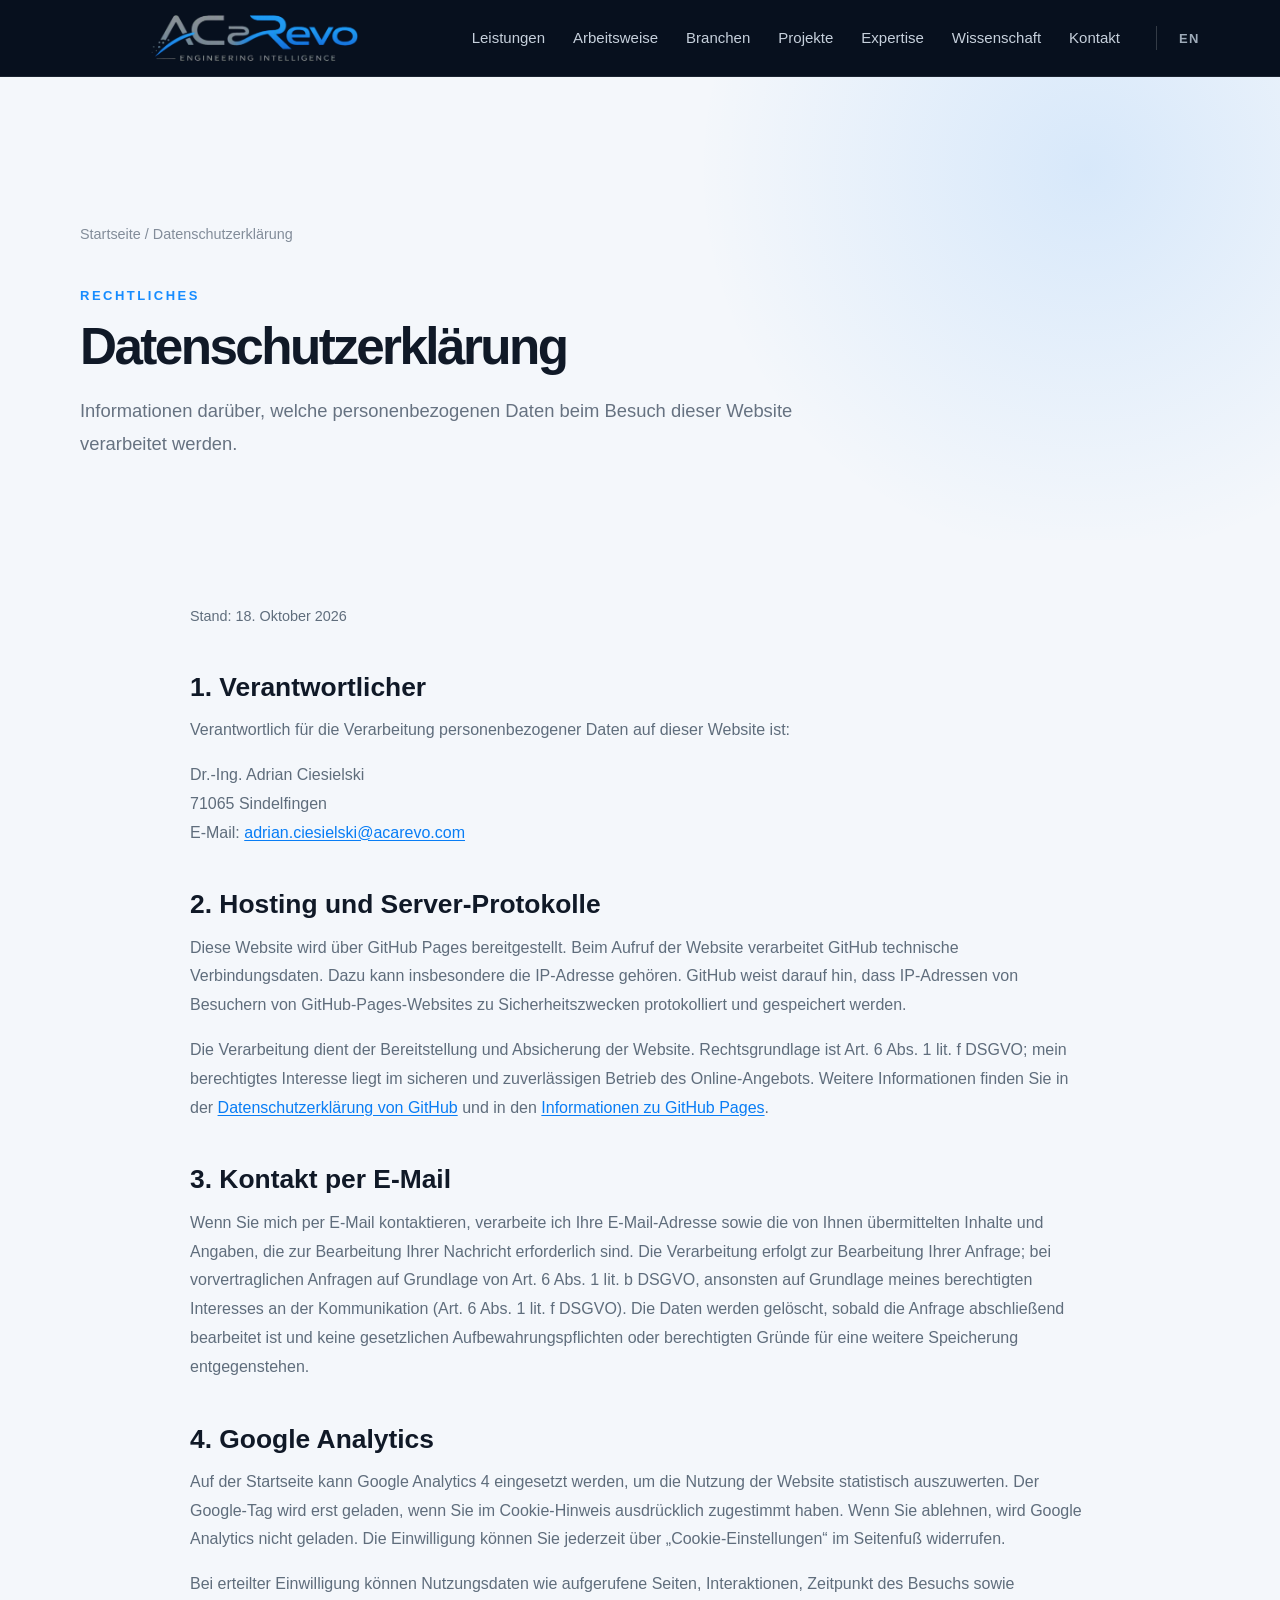
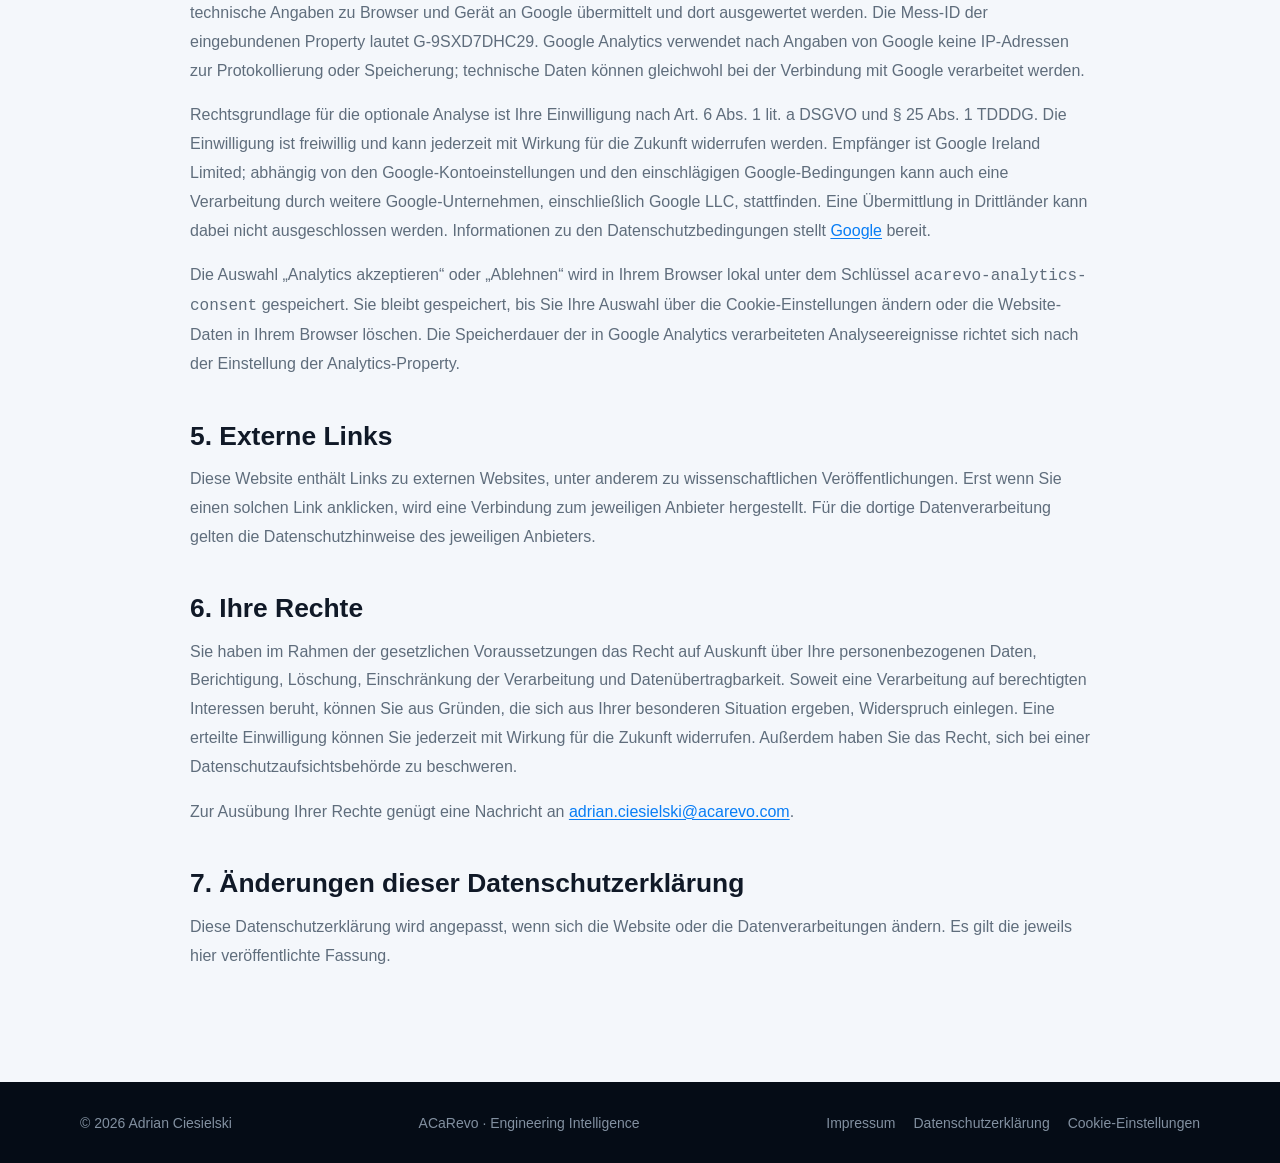
==== commit 99b9ffbb: "Improve German site search visibility" ====
--- a/datenschutz/index.html
+++ b/datenschutz/index.html
@@ -6,6 +6,7 @@
   <meta name="viewport" content="width=device-width, initial-scale=1.0">
   <meta name="description" content="Datenschutzerklärung von ACaRevo – Informationen zur Verarbeitung personenbezogener Daten.">
   <title>Datenschutzerklärung | ACaRevo</title>
+  <link rel="canonical" href="https://acarevo.com/datenschutz/">
   <link rel="stylesheet" href="../style.css">
   <link rel="icon" type="image/svg+xml" href="../favicon.svg">
 </head>
--- a/style.css
+++ b/style.css
@@ -877,26 +877,26 @@
 
 @media (min-width: 601px) {
   body.privacy-page .subpage-hero h1 {
-    font-size: clamp(2.8rem, 4.7vw, 4.6rem);
+    font-size: clamp(2.8rem, 4vw, 3.5rem);
     white-space: nowrap;
   }
 }
 
 @media (max-width: 600px) {
   body.privacy-page .subpage-hero h1 {
-    font-size: clamp(2rem, 8vw, 2.8rem);
+    font-size: clamp(1.8rem, 7vw, 2.35rem);
   }
 }
 
 @media (min-width: 601px) {
   body.impressum-page .subpage-hero h1 {
-    font-size: clamp(2.8rem, 4.7vw, 4.6rem);
+    font-size: clamp(2.8rem, 4vw, 3.5rem);
   }
 }
 
 @media (max-width: 600px) {
   body.impressum-page .subpage-hero h1 {
-    font-size: clamp(2rem, 8vw, 2.8rem);
+    font-size: clamp(1.8rem, 7vw, 2.35rem);
   }
 }
 
